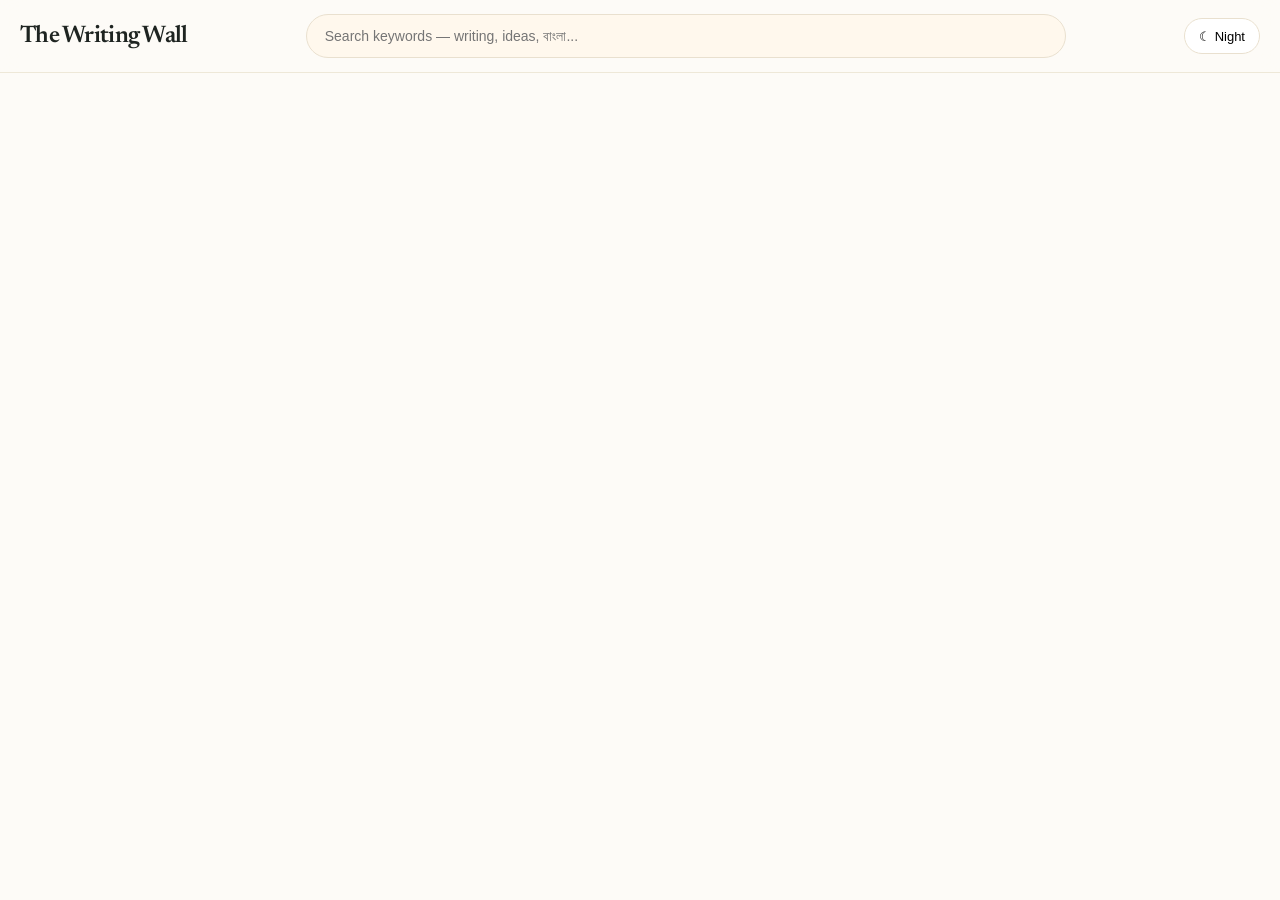
==== index.html @ d25b8648 "Add files via upload" ====
<!doctype html>
<html lang="en">
<head>
<meta charset="utf-8">
<meta name="viewport" content="width=device-width,initial-scale=1">
<title>The Writing Wall</title>
<link href="https://fonts.googleapis.com/css2?family=Instrument+Sans:wght@400;500;600;700&family=Newsreader:opsz,wght@6..72,400;6..72,600&family=Noto+Sans+Bengali:wght@400;500;700&display=swap" rel="stylesheet">
<style>
*{box-sizing:border-box}
body{margin:0;background:#fdfbf7;color:#1e2421;font-family:"Instrument Sans","Noto Sans Bengali",system-ui,sans-serif;transition:.3s}
body.dark{background:#111413;color:#eae6df}
header{position:sticky;top:0;z-index:5;background:#fdfbf7e6;backdrop-filter:blur(12px);border-bottom:1px solid #eee8d8;padding:14px 20px;display:flex;flex-wrap:wrap;gap:12px;align-items:center;justify-content:space-between}
body.dark header{background:#111413e6;border-color:#242825}
.logo{font-family:"Newsreader",serif;font-weight:600;font-size:24px;letter-spacing:-.03em}
.search-wrap{flex:1;max-width:760px;margin:0 12px}
.search-wrap input{width:100%;height:44px;border-radius:999px;border:1px solid #e9e0cf;background:#fff8ed;padding:0 18px;font-size:14px}
body.dark .search-wrap input{background:#1e2220;border-color:#2e3531;color:#eae6df}
.actions{display:flex;gap:8px}
.btn{height:36px;padding:0 14px;border-radius:999px;border:1px solid #e9e0cf;background:#fff;cursor:pointer;font-size:13px;font-weight:500}
body.dark .btn{background:#1e2220;border-color:#2e3531;color:#eae6df}
.grid{max-width:1280px;margin:0 auto;padding:18px 20px 80px;display:grid;grid-template-columns:repeat(4,1fr);gap:14px}
@media(max-width:1024px){.grid{grid-template-columns:repeat(3,1fr)}}
@media(max-width:700px){.grid{grid-template-columns:repeat(2,1fr)}}
@media(max-width:460px){.grid{grid-template-columns:1fr}}
.card{background:#fff;border:1px solid #eee6d5;border-radius:16px;overflow:hidden;cursor:pointer;transition:.2s}
body.dark .card{background:#1b1f1d;border-color:#242825}
.card:hover{transform:translateY(-3px);box-shadow:0 10px 30px rgba(0,0,0,.08)}
.card img{width:100%;aspect-ratio:1/1;object-fit:cover;display:block}
.meta{padding:10px 12px}
.tags{font-size:11px;letter-spacing:.04em;color:#8a7f6e;line-height:1.4}
body.dark .tags{color:#9a9a8e}
.title{font-size:13px;font-weight:600;margin-top:4px;line-height:1.3;font-family:"Newsreader",serif}
.modal{position:fixed;inset:0;display:none;background:rgba(20,18,14,.55);backdrop-filter:blur(10px);z-index:30;align-items:center;justify-content:center;padding:18px}
.modal.open{display:flex}
.box{background:#fffdf8;border-radius:22px;max-width:760px;width:100%;max-height:90vh;overflow:auto;box-shadow:0 20px 80px rgba(0,0,0,.25)}
body.dark .box{background:#191d1b}
.box img{width:100%;max-height:48vh;object-fit:cover;display:block}
.content{padding:22px 24px 24px}
.content h2{font-family:"Newsreader",serif;font-size:28px;margin:0 0 8px;line-height:1.15}
.content .date{font-size:12px;color:#9a8f7e;margin-bottom:12px}
.content .post{font-size:16px;line-height:1.7;white-space:normal}
.content .post b,.content .post strong{font-weight:700}
.content .post i,.content .post em{font-style:italic}
.content .post code{background:#f3eadd;padding:2px 6px;border-radius:6px;font-family:ui-monospace,monospace;font-size:14px}
body.dark .content .post code{background:#2a2e2b}
.content .post a{color:#c07a5f;text-decoration:underline}
.content .post ul{padding-left:20px}
.content .post li{margin:4px 0}
.kbd{font-size:11px;color:#aaa;margin-top:16px}
</style>
</head>
<body>
<header>
<div class="logo">The Writing Wall</div>
<div class="search-wrap"><input id="q" placeholder="Search keywords — writing, ideas, বাংলা..."></div>
<div class="actions"><button class="btn" id="theme">☾ Night</button></div>
</header>
<div class="grid" id="grid"></div>
<div class="modal" id="modal">
<div class="box">
<img id="mImg">
<div class="content">
<h2 id="mTitle"></h2>
<div class="date" id="mDate"></div>
<div class="tags" id="mTags" style="margin-bottom:14px"></div>
<div class="post" id="mPost"></div>
<div class="kbd">Press ESC or click outside to close</div>
</div>
</div>
</div>
<script>
// theme
const btn=document.getElementById('theme');
const saved=localStorage.getItem('ww-theme');
if(saved==='dark'){document.body.classList.add('dark');btn.textContent='☀ Day'}
btn.onclick=()=>{document.body.classList.toggle('dark');const d=document.body.classList.contains('dark');localStorage.setItem('ww-theme',d?'dark':'light');btn.textContent=d?'☀ Day':'☾ Night'}

// markdown light parser + Bengali safe (UTF-8)
function escapeHtml(s){return s.replace(/&/g,'&amp;').replace(/</g,'&lt;').replace(/>/g,'&gt;')}
function md(str){
  if(!str) return '';
  let s = escapeHtml(str);
  // code `code`
  s = s.replace(/`([^`]+)`/g,'<code>$1</code>');
  // bold **text** and __text__
  s = s.replace(/\*\*([^*]+)\*\*/g,'<strong>$1</strong>');
  s = s.replace(/__([^_]+)__/g,'<strong>$1</strong>');
  // italic *text* and _text_ (avoid **)
  s = s.replace(/(^|[^*])\*([^*
]+)\*(?=[^*]|$)/g,'$1<em>$2</em>');
  s = s.replace(/(^|[^_])_([^_
]+)_(?=[^_]|$)/g,'$1<em>$2</em>');
  // links [text](url)
  s = s.replace(/\[([^\]]+)\]\((https?:\/\/[^\s)]+)\)/g,'<a href="$2" target="_blank" rel="noopener">$1</a>');
  // lists - lines starting with - or •
  // convert 
- to <li>
  // handle ul blocks
  let lines = s.split('
');
  let inUl=false, out=[];
  for(let line of lines){
    let m = line.match(/^\s*[-•]\s+(.*)/);
    if(m){
      if(!inUl){out.push('<ul>');inUl=true}
      out.push('<li>'+m[1]+'</li>');
    } else {
      if(inUl){out.push('</ul>');inUl=false}
      if(line.trim()===''){out.push('<br>')}
      else {out.push(line+'<br>')}
    }
  }
  if(inUl) out.push('</ul>');
  s = out.join('');
  return s;
}

let DATA=[];
async function load(){
  DATA = await fetch('./data.json?v='+Date.now()).then(r=>r.json());
  DATA.sort((a,b)=> new Date(b.date)-new Date(a.date));
  render();
}
function render(){
  const q = document.getElementById('q').value.toLowerCase().trim();
  const grid = document.getElementById('grid');
  const filtered = DATA.filter(d=>{
    if(!q) return true;
    const hay = (d.keywords.join(' ')+' '+d.title+' '+d.post).toLowerCase();
    return hay.includes(q);
  });
  grid.innerHTML = filtered.map(d=>`
    <div class="card" data-id="${d.id}">
      <img loading="lazy" src="${d.image}" alt="">
      <div class="meta">
        <div class="tags">${d.keywords.join(' • ')}</div>
        <div class="title">${escapeHtml(d.title)}</div>
      </div>
    </div>
  `).join('');
  grid.querySelectorAll('.card').forEach(c=>{
    c.onclick=()=>openPost(c.dataset.id);
  });
}

function openPost(id){
  const d = DATA.find(x=>x.id===id);
  if(!d) return;
  document.getElementById('mImg').src=d.image;
  document.getElementById('mTitle').textContent=d.title;
  document.getElementById('mDate').textContent=d.date;
  document.getElementById('mTags').textContent=d.keywords.join(' • ');
  document.getElementById('mPost').innerHTML = md(d.post);
  document.getElementById('modal').classList.add('open');
}
document.getElementById('modal').addEventListener('click',e=>{
  if(e.target.id==='modal') e.currentTarget.classList.remove('open');
});
document.addEventListener('keydown',e=>{
  if(e.key==='Escape') document.getElementById('modal').classList.remove('open');
});
document.getElementById('q').addEventListener('input',render);
load();
</script>
</body>
</html>
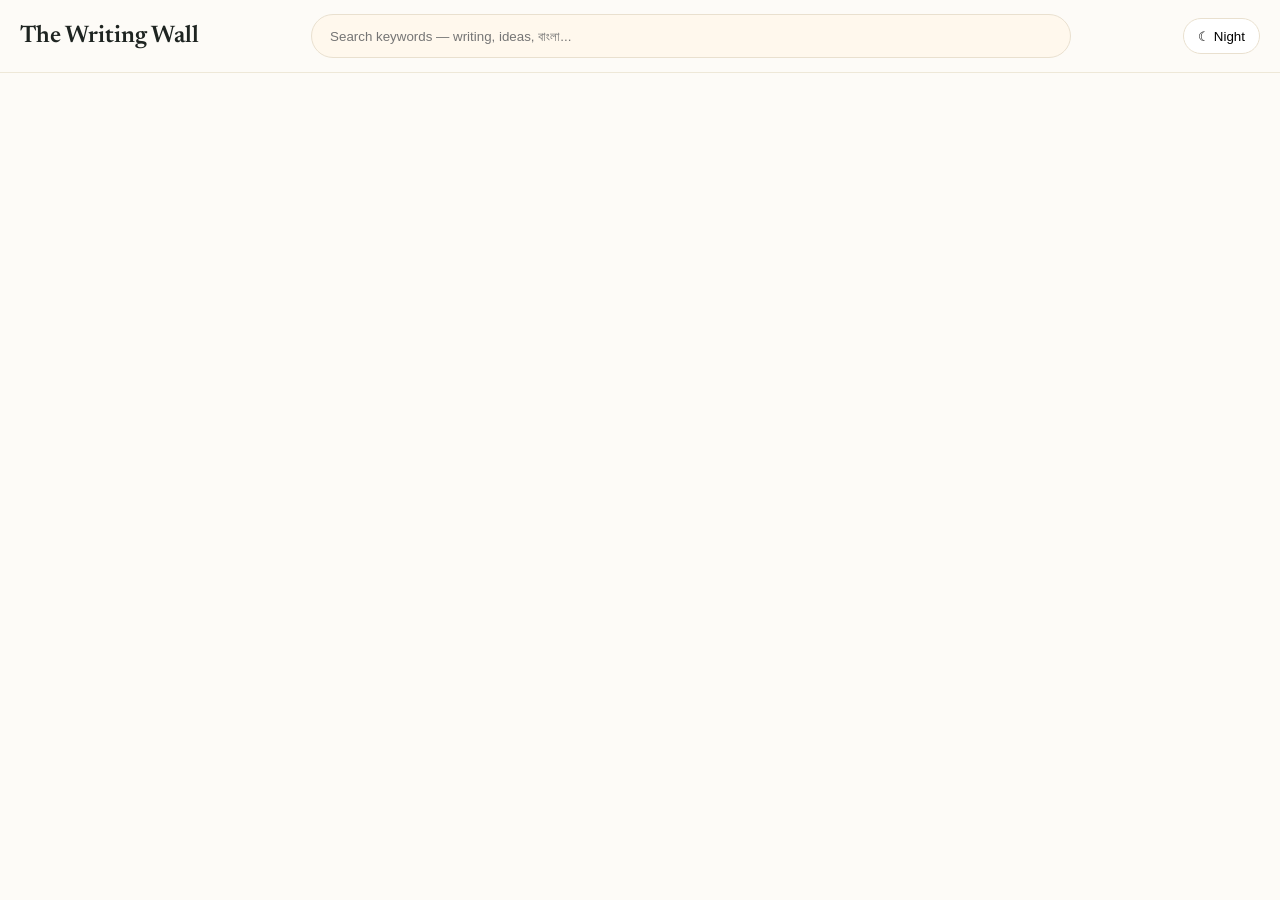
==== commit 7bb949dd: "Add files via upload" ====
--- a/index.html
+++ b/index.html
@@ -4,161 +4,96 @@
 <meta charset="utf-8">
 <meta name="viewport" content="width=device-width,initial-scale=1">
 <title>The Writing Wall</title>
-<link href="https://fonts.googleapis.com/css2?family=Instrument+Sans:wght@400;500;600;700&family=Newsreader:opsz,wght@6..72,400;6..72,600&family=Noto+Sans+Bengali:wght@400;500;700&display=swap" rel="stylesheet">
+<link href="https://fonts.googleapis.com/css2?family=Instrument+Sans:wght@400;500;600&family=Newsreader:opsz,wght@6..72,600&family=Noto+Sans+Bengali:wght@400;500&display=swap" rel="stylesheet">
 <style>
-*{box-sizing:border-box}
-body{margin:0;background:#fdfbf7;color:#1e2421;font-family:"Instrument Sans","Noto Sans Bengali",system-ui,sans-serif;transition:.3s}
-body.dark{background:#111413;color:#eae6df}
-header{position:sticky;top:0;z-index:5;background:#fdfbf7e6;backdrop-filter:blur(12px);border-bottom:1px solid #eee8d8;padding:14px 20px;display:flex;flex-wrap:wrap;gap:12px;align-items:center;justify-content:space-between}
-body.dark header{background:#111413e6;border-color:#242825}
-.logo{font-family:"Newsreader",serif;font-weight:600;font-size:24px;letter-spacing:-.03em}
-.search-wrap{flex:1;max-width:760px;margin:0 12px}
-.search-wrap input{width:100%;height:44px;border-radius:999px;border:1px solid #e9e0cf;background:#fff8ed;padding:0 18px;font-size:14px}
-body.dark .search-wrap input{background:#1e2220;border-color:#2e3531;color:#eae6df}
-.actions{display:flex;gap:8px}
-.btn{height:36px;padding:0 14px;border-radius:999px;border:1px solid #e9e0cf;background:#fff;cursor:pointer;font-size:13px;font-weight:500}
-body.dark .btn{background:#1e2220;border-color:#2e3531;color:#eae6df}
-.grid{max-width:1280px;margin:0 auto;padding:18px 20px 80px;display:grid;grid-template-columns:repeat(4,1fr);gap:14px}
-@media(max-width:1024px){.grid{grid-template-columns:repeat(3,1fr)}}
-@media(max-width:700px){.grid{grid-template-columns:repeat(2,1fr)}}
-@media(max-width:460px){.grid{grid-template-columns:1fr}}
-.card{background:#fff;border:1px solid #eee6d5;border-radius:16px;overflow:hidden;cursor:pointer;transition:.2s}
-body.dark .card{background:#1b1f1d;border-color:#242825}
-.card:hover{transform:translateY(-3px);box-shadow:0 10px 30px rgba(0,0,0,.08)}
-.card img{width:100%;aspect-ratio:1/1;object-fit:cover;display:block}
-.meta{padding:10px 12px}
-.tags{font-size:11px;letter-spacing:.04em;color:#8a7f6e;line-height:1.4}
-body.dark .tags{color:#9a9a8e}
-.title{font-size:13px;font-weight:600;margin-top:4px;line-height:1.3;font-family:"Newsreader",serif}
-.modal{position:fixed;inset:0;display:none;background:rgba(20,18,14,.55);backdrop-filter:blur(10px);z-index:30;align-items:center;justify-content:center;padding:18px}
-.modal.open{display:flex}
-.box{background:#fffdf8;border-radius:22px;max-width:760px;width:100%;max-height:90vh;overflow:auto;box-shadow:0 20px 80px rgba(0,0,0,.25)}
-body.dark .box{background:#191d1b}
-.box img{width:100%;max-height:48vh;object-fit:cover;display:block}
-.content{padding:22px 24px 24px}
-.content h2{font-family:"Newsreader",serif;font-size:28px;margin:0 0 8px;line-height:1.15}
-.content .date{font-size:12px;color:#9a8f7e;margin-bottom:12px}
-.content .post{font-size:16px;line-height:1.7;white-space:normal}
-.content .post b,.content .post strong{font-weight:700}
-.content .post i,.content .post em{font-style:italic}
-.content .post code{background:#f3eadd;padding:2px 6px;border-radius:6px;font-family:ui-monospace,monospace;font-size:14px}
-body.dark .content .post code{background:#2a2e2b}
-.content .post a{color:#c07a5f;text-decoration:underline}
-.content .post ul{padding-left:20px}
-.content .post li{margin:4px 0}
-.kbd{font-size:11px;color:#aaa;margin-top:16px}
+*{box-sizing:border-box}body{margin:0;background:#fdfbf7;color:#1e2421;font-family:"Instrument Sans","Noto Sans Bengali",system-ui,sans-serif}header{position:sticky;top:0;z-index:5;background:#fdfbf7f2;backdrop-filter:blur(12px);border-bottom:1px solid #eee8d8;padding:14px 20px;display:flex;gap:12px;align-items:center;justify-content:space-between;flex-wrap:wrap} .logo{font-family:"Newsreader",serif;font-weight:600;font-size:24px} .search-wrap{flex:1;max-width:760px} .search-wrap input{width:100%;height:44px;border-radius:999px;border:1px solid #e9e0cf;background:#fff8ed;padding:0 18px} .btn{height:36px;padding:0 14px;border-radius:999px;border:1px solid #e9e0cf;background:#fff;cursor:pointer} .grid{max-width:1280px;margin:0 auto;padding:18px 20px 80px;display:grid;grid-template-columns:repeat(4,1fr);gap:14px} @media(max-width:1024px){.grid{grid-template-columns:repeat(3,1fr)}} @media(max-width:700px){.grid{grid-template-columns:repeat(2,1fr)}} @media(max-width:460px){.grid{grid-template-columns:1fr}} .card{background:#fff;border:1px solid #eee6d5;border-radius:16px;overflow:hidden;cursor:pointer} .card img{width:100%;aspect-ratio:1/1;object-fit:cover;display:block} .meta{padding:10px 12px} .tags{font-size:11px;color:#8a7f6e} .title{font-size:13px;font-weight:600;margin-top:4px;font-family:"Newsreader",serif} .modal{position:fixed;inset:0;display:none;background:rgba(0,0,0,.55);z-index:30;align-items:center;justify-content:center;padding:18px} .modal.open{display:flex} .box{background:#fffdf8;border-radius:22px;max-width:760px;width:100%;max-height:90vh;overflow:auto} .box img{width:100%;max-height:48vh;object-fit:cover} .content{padding:22px 24px} .content .post{line-height:1.7;white-space:normal} .content .post strong{font-weight:700} .content .post em{font-style:italic} .content .post code{background:#f3eadd;padding:2px 6px;border-radius:6px} .content .post a{color:#c07a5f} .err{grid-column:1/-1;padding:40px;text-align:center;color:#c07a5f}
+body.dark{background:#111413;color:#eae6df} body.dark header{background:#111413f2;border-color:#242825} body.dark .card{background:#1b1f1d;border-color:#242825} body.dark .box{background:#191d1b}
 </style>
 </head>
 <body>
 <header>
 <div class="logo">The Writing Wall</div>
 <div class="search-wrap"><input id="q" placeholder="Search keywords — writing, ideas, বাংলা..."></div>
-<div class="actions"><button class="btn" id="theme">☾ Night</button></div>
+<div><button class="btn" id="theme">☾ Night</button></div>
 </header>
 <div class="grid" id="grid"></div>
-<div class="modal" id="modal">
-<div class="box">
-<img id="mImg">
-<div class="content">
-<h2 id="mTitle"></h2>
-<div class="date" id="mDate"></div>
-<div class="tags" id="mTags" style="margin-bottom:14px"></div>
-<div class="post" id="mPost"></div>
-<div class="kbd">Press ESC or click outside to close</div>
-</div>
-</div>
-</div>
+<div class="modal" id="modal"><div class="box"><img id="mImg"><div class="content"><h2 id="mTitle"></h2><div id="mDate" style="font-size:12px;color:#9a8f7e"></div><div id="mTags" style="font-size:11px;color:#8a7f6e;margin:8px 0 14px"></div><div class="post" id="mPost"></div></div></div></div>
+
 <script>
-// theme
+// Theme
 const btn=document.getElementById('theme');
 const saved=localStorage.getItem('ww-theme');
 if(saved==='dark'){document.body.classList.add('dark');btn.textContent='☀ Day'}
 btn.onclick=()=>{document.body.classList.toggle('dark');const d=document.body.classList.contains('dark');localStorage.setItem('ww-theme',d?'dark':'light');btn.textContent=d?'☀ Day':'☾ Night'}
 
-// markdown light parser + Bengali safe (UTF-8)
+// Fallback embedded data (so site NEVER shows blank like screenshot)
+const EMBEDDED_DATA = [{"id": "2026-10-26-03", "image": "https://images.unsplash.com/photo-1499750310107-5fef28a66643?w=600&q=80&auto=format&fit=crop", "keywords": ["writing", "ideas", "desk"], "title": "The Architecture of Attention", "date": "2026-10-26", "post": "This is where the full post appears.\n\nYou can write **bold**, *italic*, and `code`.\n\n- List item one\n- List item two with a [link](https://example.com)\n\nSecond paragraph works.\n\nএখানে বাংলাতেও লিখতে পারো।"}, {"id": "2026-10-26-02", "image": "https://images.unsplash.com/photo-1455390582262-044cdead277a?w=600&q=80&auto=format&fit=crop", "keywords": ["বাংলা", "লেখা", "ডায়েরি"], "title": "বাংলায় লেখা — প্রথম পোস্ট", "date": "2026-10-25", "post": "এটা একটা **বাংলা** লেখার উদাহরণ।\n\nতুমি এখানে যেকোনো ভাষায় লিখতে পারো — বাংলা, ইংরেজি, হিন্দি সব চলবে।\n\n*ইটালিক*, **বোল্ড**, `কোড` — সব ফরম্যাট সাপোর্ট করে।\n\n- প্রথম পয়েন্ট\n- দ্বিতীয় পয়েন্ট\n\n[আরও পড়ো](https://example.com)"}, {"id": "2026-10-26-01", "image": "https://images.unsplash.com/photo-1488190211105-8b0e65b80b4e?w=600&q=80&auto=format&fit=crop", "keywords": ["notes", "minimal"], "title": "Minimal Writing Test", "date": "2026-10-24", "post": "Plain English test.\n\n**Bold works**, *italic works*, and `inline code` works.\n\nYou can mix English and বাংলা in same post — no issue because file is UTF-8."}];
+
 function escapeHtml(s){return s.replace(/&/g,'&amp;').replace(/</g,'&lt;').replace(/>/g,'&gt;')}
 function md(str){
   if(!str) return '';
-  let s = escapeHtml(str);
-  // code `code`
-  s = s.replace(/`([^`]+)`/g,'<code>$1</code>');
-  // bold **text** and __text__
-  s = s.replace(/\*\*([^*]+)\*\*/g,'<strong>$1</strong>');
-  s = s.replace(/__([^_]+)__/g,'<strong>$1</strong>');
-  // italic *text* and _text_ (avoid **)
-  s = s.replace(/(^|[^*])\*([^*
+  let s=escapeHtml(str);
+  s=s.replace(/`([^`]+)`/g,'<code>$1</code>');
+  s=s.replace(/\*\*([^*]+)\*\*/g,'<strong>$1</strong>');
+  s=s.replace(/__([^_]+)__/g,'<strong>$1</strong>');
+  s=s.replace(/(^|[^*])\*([^*
 ]+)\*(?=[^*]|$)/g,'$1<em>$2</em>');
-  s = s.replace(/(^|[^_])_([^_
-]+)_(?=[^_]|$)/g,'$1<em>$2</em>');
-  // links [text](url)
-  s = s.replace(/\[([^\]]+)\]\((https?:\/\/[^\s)]+)\)/g,'<a href="$2" target="_blank" rel="noopener">$1</a>');
-  // lists - lines starting with - or •
-  // convert 
-- to <li>
-  // handle ul blocks
-  let lines = s.split('
-');
-  let inUl=false, out=[];
-  for(let line of lines){
-    let m = line.match(/^\s*[-•]\s+(.*)/);
-    if(m){
-      if(!inUl){out.push('<ul>');inUl=true}
-      out.push('<li>'+m[1]+'</li>');
-    } else {
-      if(inUl){out.push('</ul>');inUl=false}
-      if(line.trim()===''){out.push('<br>')}
-      else {out.push(line+'<br>')}
-    }
-  }
+  s=s.replace(/\[([^\]]+)\]\((https?:\/\/[^\s)]+)\)/g,'<a href="$2" target="_blank">$1</a>');
+  let lines=s.split('\n'),inUl=false,out=[];
+  for(let line of lines){let m=line.match(/^\s*[-•]\s+(.*)/);if(m){if(!inUl){out.push('<ul>');inUl=true}out.push('<li>'+m[1]+'</li>')}else{if(inUl){out.push('</ul>');inUl=false}if(line.trim()==='')out.push('<br>');else out.push(line+'<br>')}}
   if(inUl) out.push('</ul>');
-  s = out.join('');
-  return s;
+  return out.join('');
 }
 
 let DATA=[];
 async function load(){
-  DATA = await fetch('./data.json?v='+Date.now()).then(r=>r.json());
+  const grid=document.getElementById('grid');
+  try{
+    const r=await fetch('./data.json?v='+Date.now());
+    if(!r.ok) throw new Error('data.json HTTP '+r.status);
+    const j=await r.json();
+    if(Array.isArray(j) && j.length>0) DATA=j;
+    else throw new Error('data.json empty');
+  }catch(e){
+    console.warn('data.json failed, using embedded fallback', e);
+    DATA=EMBEDDED_DATA;
+  }
   DATA.sort((a,b)=> new Date(b.date)-new Date(a.date));
   render();
 }
+
 function render(){
-  const q = document.getElementById('q').value.toLowerCase().trim();
-  const grid = document.getElementById('grid');
-  const filtered = DATA.filter(d=>{
+  const q=document.getElementById('q').value.toLowerCase().trim();
+  const grid=document.getElementById('grid');
+  const filtered=DATA.filter(d=>{
     if(!q) return true;
-    const hay = (d.keywords.join(' ')+' '+d.title+' '+d.post).toLowerCase();
+    const hay=(d.keywords.join(' ')+' '+d.title+' '+d.post).toLowerCase();
     return hay.includes(q);
   });
-  grid.innerHTML = filtered.map(d=>`
+  if(filtered.length===0){
+    grid.innerHTML='<div class="err">No posts found for "'+escapeHtml(q)+'"</div>';
+    return;
+  }
+  grid.innerHTML=filtered.map(d=>`
     <div class="card" data-id="${d.id}">
       <img loading="lazy" src="${d.image}" alt="">
-      <div class="meta">
-        <div class="tags">${d.keywords.join(' • ')}</div>
-        <div class="title">${escapeHtml(d.title)}</div>
-      </div>
+      <div class="meta"><div class="tags">${d.keywords.join(' • ')}</div><div class="title">${d.title}</div></div>
     </div>
   `).join('');
-  grid.querySelectorAll('.card').forEach(c=>{
-    c.onclick=()=>openPost(c.dataset.id);
-  });
+  grid.querySelectorAll('.card').forEach(c=>c.onclick=()=>openPost(c.dataset.id));
 }
-
 function openPost(id){
-  const d = DATA.find(x=>x.id===id);
+  const d=DATA.find(x=>x.id===id);
   if(!d) return;
   document.getElementById('mImg').src=d.image;
   document.getElementById('mTitle').textContent=d.title;
   document.getElementById('mDate').textContent=d.date;
   document.getElementById('mTags').textContent=d.keywords.join(' • ');
-  document.getElementById('mPost').innerHTML = md(d.post);
+  document.getElementById('mPost').innerHTML=md(d.post);
   document.getElementById('modal').classList.add('open');
 }
-document.getElementById('modal').addEventListener('click',e=>{
-  if(e.target.id==='modal') e.currentTarget.classList.remove('open');
-});
-document.addEventListener('keydown',e=>{
-  if(e.key==='Escape') document.getElementById('modal').classList.remove('open');
-});
+document.getElementById('modal').addEventListener('click',e=>{if(e.target.id==='modal') e.currentTarget.classList.remove('open')})
+document.addEventListener('keydown',e=>{if(e.key==='Escape') document.getElementById('modal').classList.remove('open')})
 document.getElementById('q').addEventListener('input',render);
 load();
 </script>
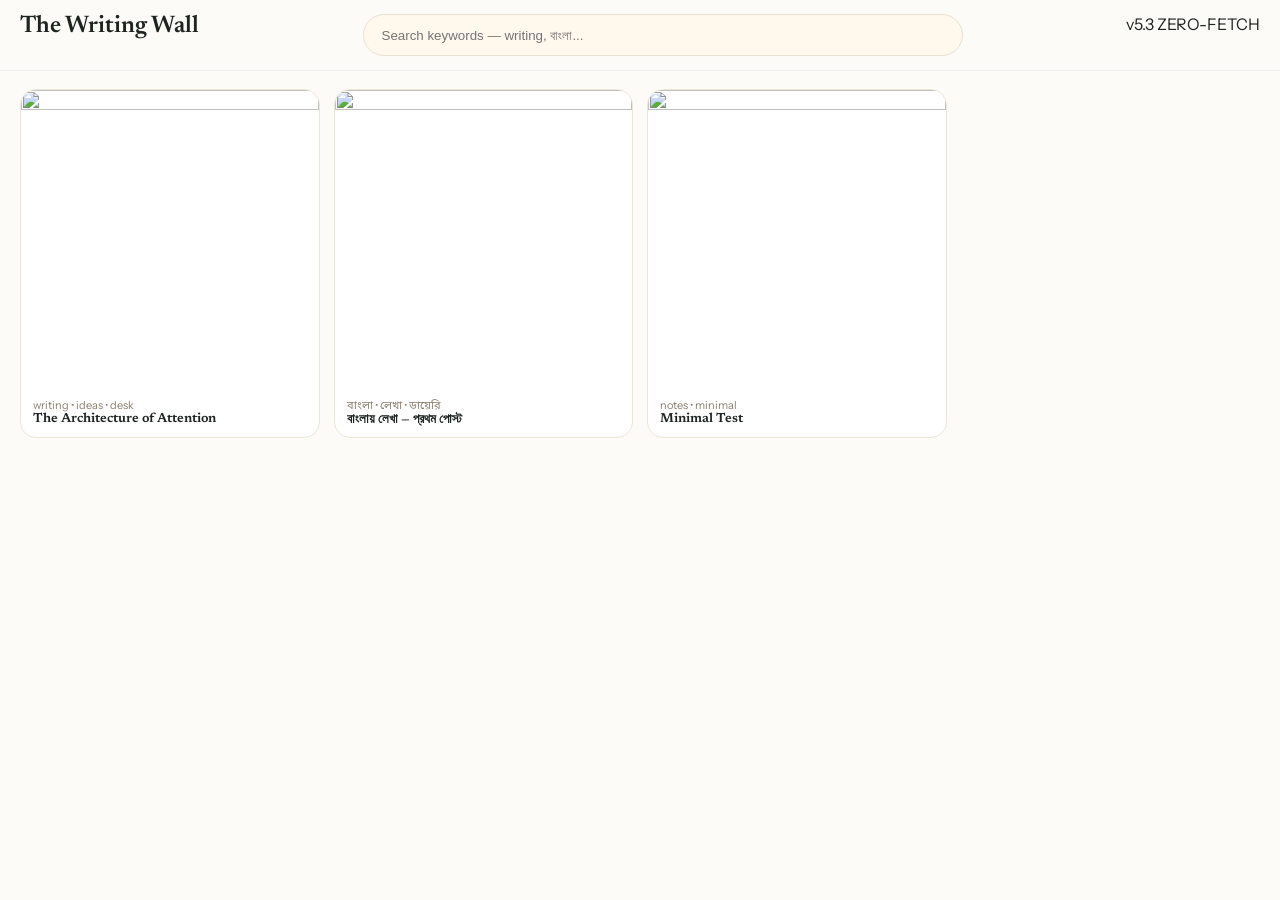
==== commit 957e9bad: "Add files via upload" ====
--- a/index.html
+++ b/index.html
@@ -1,90 +1,28 @@
-<!doctype html>
-<html lang="en">
-<head>
-<meta charset="utf-8">
-<meta name="viewport" content="width=device-width,initial-scale=1">
-<title>The Writing Wall</title>
-<link href="https://fonts.googleapis.com/css2?family=Instrument+Sans:wght@400;500;600&family=Newsreader:opsz,wght@6..72,600&family=Noto+Sans+Bengali:wght@400;500&display=swap" rel="stylesheet">
-<style>
-*{box-sizing:border-box}body{margin:0;background:#fdfbf7;color:#1e2421;font-family:"Instrument Sans","Noto Sans Bengali",system-ui,sans-serif}header{position:sticky;top:0;z-index:5;background:#fdfbf7f2;backdrop-filter:blur(12px);border-bottom:1px solid #eee8d8;padding:14px 20px;display:flex;gap:12px;align-items:center;justify-content:space-between;flex-wrap:wrap} .logo{font-family:"Newsreader",serif;font-weight:600;font-size:24px} .search-wrap{flex:1;max-width:760px} .search-wrap input{width:100%;height:44px;border-radius:999px;border:1px solid #e9e0cf;background:#fff8ed;padding:0 18px} .btn{height:36px;padding:0 14px;border-radius:999px;border:1px solid #e9e0cf;background:#fff;cursor:pointer} .grid{max-width:1280px;margin:0 auto;padding:18px 20px 80px;display:grid;grid-template-columns:repeat(4,1fr);gap:14px} @media(max-width:1024px){.grid{grid-template-columns:repeat(3,1fr)}} @media(max-width:700px){.grid{grid-template-columns:repeat(2,1fr)}} @media(max-width:460px){.grid{grid-template-columns:1fr}} .card{background:#fff;border:1px solid #eee6d5;border-radius:16px;overflow:hidden;cursor:pointer} .card img{width:100%;aspect-ratio:1/1;object-fit:cover;display:block} .meta{padding:10px 12px} .tags{font-size:11px;color:#8a7f6e} .title{font-size:13px;font-weight:600;margin-top:4px;font-family:"Newsreader",serif} .modal{position:fixed;inset:0;display:none;background:rgba(0,0,0,.55);z-index:30;align-items:center;justify-content:center;padding:18px} .modal.open{display:flex} .box{background:#fffdf8;border-radius:22px;max-width:760px;width:100%;max-height:90vh;overflow:auto} .box img{width:100%;max-height:48vh;object-fit:cover} .content{padding:22px 24px} .content .post{line-height:1.7;white-space:normal} .content .post strong{font-weight:700} .content .post em{font-style:italic} .content .post code{background:#f3eadd;padding:2px 6px;border-radius:6px} .content .post a{color:#c07a5f} .err{grid-column:1/-1;padding:40px;text-align:center;color:#c07a5f}
-body.dark{background:#111413;color:#eae6df} body.dark header{background:#111413f2;border-color:#242825} body.dark .card{background:#1b1f1d;border-color:#242825} body.dark .box{background:#191d1b}
-</style>
-</head>
-<body>
-<header>
-<div class="logo">The Writing Wall</div>
-<div class="search-wrap"><input id="q" placeholder="Search keywords — writing, ideas, বাংলা..."></div>
-<div><button class="btn" id="theme">☾ Night</button></div>
-</header>
+<!doctype html><html><head><meta charset="utf-8"><meta name="viewport" content="width=device-width,initial-scale=1"><title>The Writing Wall</title>
+<link href="https://fonts.googleapis.com/css2?family=Instrument+Sans:wght@400;600&family=Newsreader:opsz,wght@6..72,600&family=Noto+Sans+Bengali:wght@400;500&display=swap" rel="stylesheet">
+<style>*{box-sizing:border-box}body{margin:0;background:#fdfbf7;color:#1e2421;font-family:"Instrument Sans","Noto Sans Bengali",sans-serif}header{padding:14px 20px;border-bottom:1px solid #eee;display:flex;gap:12px;justify-content:space-between;flex-wrap:wrap;position:sticky;top:0;background:#fdfbf7f2;backdrop-filter:blur(8px)} .logo{font-family:"Newsreader",serif;font-size:24px;font-weight:600} input{flex:1;max-width:600px;height:42px;border-radius:999px;border:1px solid #e9e0cf;background:#fff8ed;padding:0 18px} .grid{max-width:1280px;margin:0 auto;padding:18px 20px;display:grid;grid-template-columns:repeat(4,1fr);gap:14px} @media(max-width:800px){.grid{grid-template-columns:repeat(2,1fr)}} .card{background:#fff;border:1px solid #eee6d5;border-radius:16px;overflow:hidden;cursor:pointer} .card img{width:100%;aspect-ratio:1/1;object-fit:cover} .meta{padding:10px 12px} .tags{font-size:11px;color:#8a7f6e} .title{font-size:13px;font-weight:600;font-family:"Newsreader",serif} .modal{position:fixed;inset:0;display:none;background:rgba(0,0,0,.55);align-items:center;justify-content:center;padding:18px;z-index:30} .modal.open{display:flex} .box{background:#fffdf8;border-radius:20px;max-width:700px;width:100%;max-height:90vh;overflow:auto} .box img{width:100%;max-height:45vh;object-fit:cover} .content{padding:20px} .content .post{line-height:1.7} .content .post strong{font-weight:700} .content .post em{font-style:italic} .content .post code{background:#f3eadd;padding:2px 6px;border-radius:6px} .content .post a{color:#c07a5f}</style></head><body>
+<header><div class="logo">The Writing Wall</div><input id="q" placeholder="Search keywords — writing, বাংলা..."><div>v5.3 ZERO-FETCH</div></header>
 <div class="grid" id="grid"></div>
-<div class="modal" id="modal"><div class="box"><img id="mImg"><div class="content"><h2 id="mTitle"></h2><div id="mDate" style="font-size:12px;color:#9a8f7e"></div><div id="mTags" style="font-size:11px;color:#8a7f6e;margin:8px 0 14px"></div><div class="post" id="mPost"></div></div></div></div>
-
+<div class="modal" id="modal"><div class="box"><img id="mImg"><div class="content"><h2 id="mTitle"></h2><div id="mDate"></div><div id="mTags"></div><div class="post" id="mPost"></div></div></div></div>
 <script>
-// Theme
-const btn=document.getElementById('theme');
-const saved=localStorage.getItem('ww-theme');
-if(saved==='dark'){document.body.classList.add('dark');btn.textContent='☀ Day'}
-btn.onclick=()=>{document.body.classList.toggle('dark');const d=document.body.classList.contains('dark');localStorage.setItem('ww-theme',d?'dark':'light');btn.textContent=d?'☀ Day':'☾ Night'}
-
-// Fallback embedded data (so site NEVER shows blank like screenshot)
-const EMBEDDED_DATA = [{"id": "2026-10-26-03", "image": "https://images.unsplash.com/photo-1499750310107-5fef28a66643?w=600&q=80&auto=format&fit=crop", "keywords": ["writing", "ideas", "desk"], "title": "The Architecture of Attention", "date": "2026-10-26", "post": "This is where the full post appears.\n\nYou can write **bold**, *italic*, and `code`.\n\n- List item one\n- List item two with a [link](https://example.com)\n\nSecond paragraph works.\n\nএখানে বাংলাতেও লিখতে পারো।"}, {"id": "2026-10-26-02", "image": "https://images.unsplash.com/photo-1455390582262-044cdead277a?w=600&q=80&auto=format&fit=crop", "keywords": ["বাংলা", "লেখা", "ডায়েরি"], "title": "বাংলায় লেখা — প্রথম পোস্ট", "date": "2026-10-25", "post": "এটা একটা **বাংলা** লেখার উদাহরণ।\n\nতুমি এখানে যেকোনো ভাষায় লিখতে পারো — বাংলা, ইংরেজি, হিন্দি সব চলবে।\n\n*ইটালিক*, **বোল্ড**, `কোড` — সব ফরম্যাট সাপোর্ট করে।\n\n- প্রথম পয়েন্ট\n- দ্বিতীয় পয়েন্ট\n\n[আরও পড়ো](https://example.com)"}, {"id": "2026-10-26-01", "image": "https://images.unsplash.com/photo-1488190211105-8b0e65b80b4e?w=600&q=80&auto=format&fit=crop", "keywords": ["notes", "minimal"], "title": "Minimal Writing Test", "date": "2026-10-24", "post": "Plain English test.\n\n**Bold works**, *italic works*, and `inline code` works.\n\nYou can mix English and বাংলা in same post — no issue because file is UTF-8."}];
-
-function escapeHtml(s){return s.replace(/&/g,'&amp;').replace(/</g,'&lt;').replace(/>/g,'&gt;')}
+const DATA = [{"id": "2026-10-26-03", "image": "https://images.unsplash.com/photo-1499750310107-5fef28a66643?w=600&q=80&auto=format&fit=crop", "keywords": ["writing", "ideas", "desk"], "title": "The Architecture of Attention", "date": "2026-10-26", "post": "This is where the full post appears.\n\nYou can write **bold**, *italic*, and `code`.\n\n- List one\n- List two with a [link](https://example.com)\n\nএখানে বাংলাতেও লিখতে পারো।"}, {"id": "2026-10-26-02", "image": "https://images.unsplash.com/photo-1455390582262-044cdead277a?w=600&q=80&auto=format&fit=crop", "keywords": ["বাংলা", "লেখা", "ডায়েরি"], "title": "বাংলায় লেখা — প্রথম পোস্ট", "date": "2026-10-25", "post": "এটা **বাংলা** লেখা। *ইটালিক* কাজ করে।\n\n- পয়েন্ট এক\n- পয়েন্ট দুই"}, {"id": "2026-10-26-01", "image": "https://images.unsplash.com/photo-1488190211105-8b0e65b80b4e?w=600&q=80&auto=format&fit=crop", "keywords": ["notes", "minimal"], "title": "Minimal Test", "date": "2026-10-24", "post": "Simple test post."}];
+function esc(s){return s.replace(/&/g,'&amp;').replace(/</g,'&lt;').replace(/>/g,'&gt;')}
 function md(str){
-  if(!str) return '';
-  let s=escapeHtml(str);
+  let s=esc(str||'');
   s=s.replace(/`([^`]+)`/g,'<code>$1</code>');
   s=s.replace(/\*\*([^*]+)\*\*/g,'<strong>$1</strong>');
-  s=s.replace(/__([^_]+)__/g,'<strong>$1</strong>');
-  s=s.replace(/(^|[^*])\*([^*
-]+)\*(?=[^*]|$)/g,'$1<em>$2</em>');
   s=s.replace(/\[([^\]]+)\]\((https?:\/\/[^\s)]+)\)/g,'<a href="$2" target="_blank">$1</a>');
-  let lines=s.split('\n'),inUl=false,out=[];
-  for(let line of lines){let m=line.match(/^\s*[-•]\s+(.*)/);if(m){if(!inUl){out.push('<ul>');inUl=true}out.push('<li>'+m[1]+'</li>')}else{if(inUl){out.push('</ul>');inUl=false}if(line.trim()==='')out.push('<br>');else out.push(line+'<br>')}}
-  if(inUl) out.push('</ul>');
-  return out.join('');
+  return s.split('\n').map(l=>{let m=l.match(/^\s*[-•]\s+(.*)/); if(m) return '<li>'+m[1]+'</li>'; return l==='' ? '<br>' : l+'<br>';}).join('').replace(/(<li>.*<\/li>)/g,'<ul>$1</ul>').replace(/<\/ul><ul>/g,'');
 }
-
-let DATA=[];
-async function load(){
+function render(){
+  const q=document.getElementById('q').value.toLowerCase();
   const grid=document.getElementById('grid');
-  try{
-    const r=await fetch('./data.json?v='+Date.now());
-    if(!r.ok) throw new Error('data.json HTTP '+r.status);
-    const j=await r.json();
-    if(Array.isArray(j) && j.length>0) DATA=j;
-    else throw new Error('data.json empty');
-  }catch(e){
-    console.warn('data.json failed, using embedded fallback', e);
-    DATA=EMBEDDED_DATA;
-  }
-  DATA.sort((a,b)=> new Date(b.date)-new Date(a.date));
-  render();
-}
-
-function render(){
-  const q=document.getElementById('q').value.toLowerCase().trim();
-  const grid=document.getElementById('grid');
-  const filtered=DATA.filter(d=>{
-    if(!q) return true;
-    const hay=(d.keywords.join(' ')+' '+d.title+' '+d.post).toLowerCase();
-    return hay.includes(q);
-  });
-  if(filtered.length===0){
-    grid.innerHTML='<div class="err">No posts found for "'+escapeHtml(q)+'"</div>';
-    return;
-  }
-  grid.innerHTML=filtered.map(d=>`
-    <div class="card" data-id="${d.id}">
-      <img loading="lazy" src="${d.image}" alt="">
-      <div class="meta"><div class="tags">${d.keywords.join(' • ')}</div><div class="title">${d.title}</div></div>
-    </div>
-  `).join('');
+  const f=DATA.filter(d=>!q|| (d.keywords.join(' ')+' '+d.title+' '+d.post).toLowerCase().includes(q));
+  grid.innerHTML=f.map(d=>`<div class="card" data-id="${d.id}"><img src="${d.image}"><div class="meta"><div class="tags">${d.keywords.join(' • ')}</div><div class="title">${d.title}</div></div></div>`).join('');
   grid.querySelectorAll('.card').forEach(c=>c.onclick=()=>openPost(c.dataset.id));
 }
 function openPost(id){
   const d=DATA.find(x=>x.id===id);
-  if(!d) return;
   document.getElementById('mImg').src=d.image;
   document.getElementById('mTitle').textContent=d.title;
   document.getElementById('mDate').textContent=d.date;
@@ -92,10 +30,11 @@
   document.getElementById('mPost').innerHTML=md(d.post);
   document.getElementById('modal').classList.add('open');
 }
-document.getElementById('modal').addEventListener('click',e=>{if(e.target.id==='modal') e.currentTarget.classList.remove('open')})
-document.addEventListener('keydown',e=>{if(e.key==='Escape') document.getElementById('modal').classList.remove('open')})
+document.getElementById('modal').addEventListener('click',e=>{if(e.target.id==='modal') e.currentTarget.classList.remove('open')});
+document.addEventListener('keydown',e=>{if(e.key==='Escape') document.getElementById('modal').classList.remove('open')});
 document.getElementById('q').addEventListener('input',render);
-load();
+DATA.sort((a,b)=>new Date(b.date)-new Date(a.date));
+render();
+console.log('v5.3 loaded', DATA.length);
 </script>
-</body>
-</html>
+</body></html>
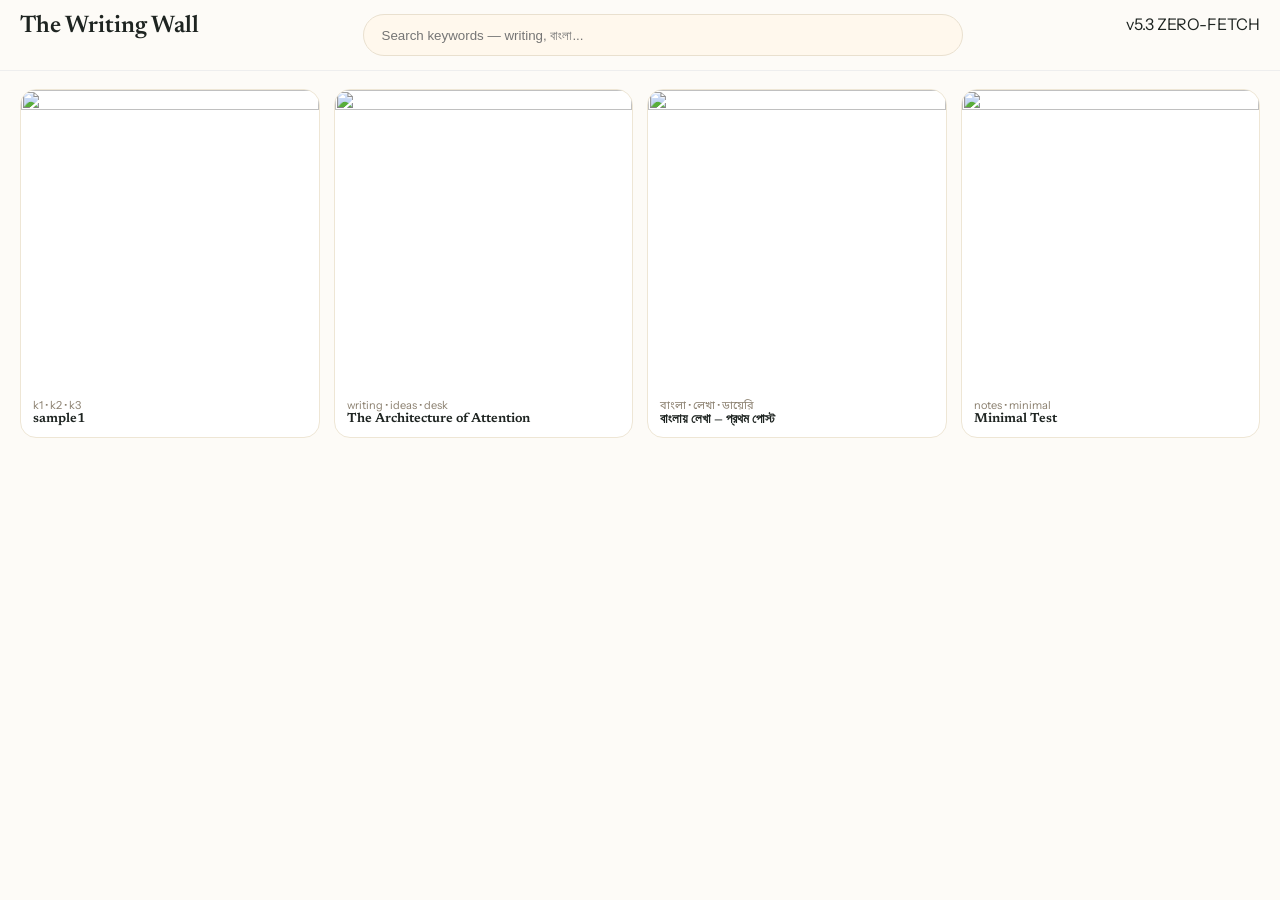
==== commit 519c053f: "Update index.html" ====
--- a/index.html
+++ b/index.html
@@ -1,40 +1,256 @@
-<!doctype html><html><head><meta charset="utf-8"><meta name="viewport" content="width=device-width,initial-scale=1"><title>The Writing Wall</title>
-<link href="https://fonts.googleapis.com/css2?family=Instrument+Sans:wght@400;600&family=Newsreader:opsz,wght@6..72,600&family=Noto+Sans+Bengali:wght@400;500&display=swap" rel="stylesheet">
-<style>*{box-sizing:border-box}body{margin:0;background:#fdfbf7;color:#1e2421;font-family:"Instrument Sans","Noto Sans Bengali",sans-serif}header{padding:14px 20px;border-bottom:1px solid #eee;display:flex;gap:12px;justify-content:space-between;flex-wrap:wrap;position:sticky;top:0;background:#fdfbf7f2;backdrop-filter:blur(8px)} .logo{font-family:"Newsreader",serif;font-size:24px;font-weight:600} input{flex:1;max-width:600px;height:42px;border-radius:999px;border:1px solid #e9e0cf;background:#fff8ed;padding:0 18px} .grid{max-width:1280px;margin:0 auto;padding:18px 20px;display:grid;grid-template-columns:repeat(4,1fr);gap:14px} @media(max-width:800px){.grid{grid-template-columns:repeat(2,1fr)}} .card{background:#fff;border:1px solid #eee6d5;border-radius:16px;overflow:hidden;cursor:pointer} .card img{width:100%;aspect-ratio:1/1;object-fit:cover} .meta{padding:10px 12px} .tags{font-size:11px;color:#8a7f6e} .title{font-size:13px;font-weight:600;font-family:"Newsreader",serif} .modal{position:fixed;inset:0;display:none;background:rgba(0,0,0,.55);align-items:center;justify-content:center;padding:18px;z-index:30} .modal.open{display:flex} .box{background:#fffdf8;border-radius:20px;max-width:700px;width:100%;max-height:90vh;overflow:auto} .box img{width:100%;max-height:45vh;object-fit:cover} .content{padding:20px} .content .post{line-height:1.7} .content .post strong{font-weight:700} .content .post em{font-style:italic} .content .post code{background:#f3eadd;padding:2px 6px;border-radius:6px} .content .post a{color:#c07a5f}</style></head><body>
-<header><div class="logo">The Writing Wall</div><input id="q" placeholder="Search keywords — writing, বাংলা..."><div>v5.3 ZERO-FETCH</div></header>
-<div class="grid" id="grid"></div>
-<div class="modal" id="modal"><div class="box"><img id="mImg"><div class="content"><h2 id="mTitle"></h2><div id="mDate"></div><div id="mTags"></div><div class="post" id="mPost"></div></div></div></div>
-<script>
-const DATA = [{"id": "2026-10-26-03", "image": "https://images.unsplash.com/photo-1499750310107-5fef28a66643?w=600&q=80&auto=format&fit=crop", "keywords": ["writing", "ideas", "desk"], "title": "The Architecture of Attention", "date": "2026-10-26", "post": "This is where the full post appears.\n\nYou can write **bold**, *italic*, and `code`.\n\n- List one\n- List two with a [link](https://example.com)\n\nএখানে বাংলাতেও লিখতে পারো।"}, {"id": "2026-10-26-02", "image": "https://images.unsplash.com/photo-1455390582262-044cdead277a?w=600&q=80&auto=format&fit=crop", "keywords": ["বাংলা", "লেখা", "ডায়েরি"], "title": "বাংলায় লেখা — প্রথম পোস্ট", "date": "2026-10-25", "post": "এটা **বাংলা** লেখা। *ইটালিক* কাজ করে।\n\n- পয়েন্ট এক\n- পয়েন্ট দুই"}, {"id": "2026-10-26-01", "image": "https://images.unsplash.com/photo-1488190211105-8b0e65b80b4e?w=600&q=80&auto=format&fit=crop", "keywords": ["notes", "minimal"], "title": "Minimal Test", "date": "2026-10-24", "post": "Simple test post."}];
-function esc(s){return s.replace(/&/g,'&amp;').replace(/</g,'&lt;').replace(/>/g,'&gt;')}
-function md(str){
-  let s=esc(str||'');
-  s=s.replace(/`([^`]+)`/g,'<code>$1</code>');
-  s=s.replace(/\*\*([^*]+)\*\*/g,'<strong>$1</strong>');
-  s=s.replace(/\[([^\]]+)\]\((https?:\/\/[^\s)]+)\)/g,'<a href="$2" target="_blank">$1</a>');
-  return s.split('\n').map(l=>{let m=l.match(/^\s*[-•]\s+(.*)/); if(m) return '<li>'+m[1]+'</li>'; return l==='' ? '<br>' : l+'<br>';}).join('').replace(/(<li>.*<\/li>)/g,'<ul>$1</ul>').replace(/<\/ul><ul>/g,'');
-}
-function render(){
-  const q=document.getElementById('q').value.toLowerCase();
-  const grid=document.getElementById('grid');
-  const f=DATA.filter(d=>!q|| (d.keywords.join(' ')+' '+d.title+' '+d.post).toLowerCase().includes(q));
-  grid.innerHTML=f.map(d=>`<div class="card" data-id="${d.id}"><img src="${d.image}"><div class="meta"><div class="tags">${d.keywords.join(' • ')}</div><div class="title">${d.title}</div></div></div>`).join('');
-  grid.querySelectorAll('.card').forEach(c=>c.onclick=()=>openPost(c.dataset.id));
-}
-function openPost(id){
-  const d=DATA.find(x=>x.id===id);
-  document.getElementById('mImg').src=d.image;
-  document.getElementById('mTitle').textContent=d.title;
-  document.getElementById('mDate').textContent=d.date;
-  document.getElementById('mTags').textContent=d.keywords.join(' • ');
-  document.getElementById('mPost').innerHTML=md(d.post);
-  document.getElementById('modal').classList.add('open');
-}
-document.getElementById('modal').addEventListener('click',e=>{if(e.target.id==='modal') e.currentTarget.classList.remove('open')});
-document.addEventListener('keydown',e=>{if(e.key==='Escape') document.getElementById('modal').classList.remove('open')});
-document.getElementById('q').addEventListener('input',render);
-DATA.sort((a,b)=>new Date(b.date)-new Date(a.date));
-render();
-console.log('v5.3 loaded', DATA.length);
-</script>
-</body></html>
+<!doctype html>
+<html>
+  <head>
+    <meta charset="utf-8" />
+    <meta name="viewport" content="width=device-width,initial-scale=1" />
+    <title>The Writing Wall</title>
+    <link
+      href="https://fonts.googleapis.com/css2?family=Instrument+Sans:wght@400;600&family=Newsreader:opsz,wght@6..72,600&family=Noto+Sans+Bengali:wght@400;500&display=swap"
+      rel="stylesheet"
+    />
+    <style>
+      * {
+        box-sizing: border-box;
+      }
+      body {
+        margin: 0;
+        background: #fdfbf7;
+        color: #1e2421;
+        font-family: "Instrument Sans", "Noto Sans Bengali", sans-serif;
+      }
+      header {
+        padding: 14px 20px;
+        border-bottom: 1px solid #eee;
+        display: flex;
+        gap: 12px;
+        justify-content: space-between;
+        flex-wrap: wrap;
+        position: sticky;
+        top: 0;
+        background: #fdfbf7f2;
+        backdrop-filter: blur(8px);
+      }
+      .logo {
+        font-family: "Newsreader", serif;
+        font-size: 24px;
+        font-weight: 600;
+      }
+      input {
+        flex: 1;
+        max-width: 600px;
+        height: 42px;
+        border-radius: 999px;
+        border: 1px solid #e9e0cf;
+        background: #fff8ed;
+        padding: 0 18px;
+      }
+      .grid {
+        max-width: 1280px;
+        margin: 0 auto;
+        padding: 18px 20px;
+        display: grid;
+        grid-template-columns: repeat(4, 1fr);
+        gap: 14px;
+      }
+      @media (max-width: 800px) {
+        .grid {
+          grid-template-columns: repeat(2, 1fr);
+        }
+      }
+      .card {
+        background: #fff;
+        border: 1px solid #eee6d5;
+        border-radius: 16px;
+        overflow: hidden;
+        cursor: pointer;
+      }
+      .card img {
+        width: 100%;
+        aspect-ratio: 1/1;
+        object-fit: cover;
+      }
+      .meta {
+        padding: 10px 12px;
+      }
+      .tags {
+        font-size: 11px;
+        color: #8a7f6e;
+      }
+      .title {
+        font-size: 13px;
+        font-weight: 600;
+        font-family: "Newsreader", serif;
+      }
+      .modal {
+        position: fixed;
+        inset: 0;
+        display: none;
+        background: rgba(0, 0, 0, 0.55);
+        align-items: center;
+        justify-content: center;
+        padding: 18px;
+        z-index: 30;
+      }
+      .modal.open {
+        display: flex;
+      }
+      .box {
+        background: #fffdf8;
+        border-radius: 20px;
+        max-width: 700px;
+        width: 100%;
+        max-height: 90vh;
+        overflow: auto;
+      }
+      .box img {
+        width: 100%;
+        max-height: 45vh;
+        object-fit: cover;
+      }
+      .content {
+        padding: 20px;
+      }
+      .content .post {
+        line-height: 1.7;
+      }
+      .content .post strong {
+        font-weight: 700;
+      }
+      .content .post em {
+        font-style: italic;
+      }
+      .content .post code {
+        background: #f3eadd;
+        padding: 2px 6px;
+        border-radius: 6px;
+      }
+      .content .post a {
+        color: #c07a5f;
+      }
+    </style>
+  </head>
+  <body>
+    <header>
+      <div class="logo">The Writing Wall</div>
+      <input id="q" placeholder="Search keywords — writing, বাংলা..." />
+      <div>v5.3 ZERO-FETCH</div>
+    </header>
+    <div class="grid" id="grid"></div>
+    <div class="modal" id="modal">
+      <div class="box">
+        <img id="mImg" />
+        <div class="content">
+          <h2 id="mTitle"></h2>
+          <div id="mDate"></div>
+          <div id="mTags"></div>
+          <div class="post" id="mPost"></div>
+        </div>
+      </div>
+    </div>
+    <script>
+      const DATA = [
+        {
+          id: "2026-10-26-04",
+          image:
+            "https://png.pngtree.com/png-clipart/20230804/original/pngtree-test-orange-icon-sign-test-testing-vector-picture-image_9551097.png?w=600&q=80&auto=format&fit=crop",
+          keywords: ["k1", "k2", "k3"],
+          title: "sample1",
+          date: "2026-10-27",
+          post: "This is a **bold statement** about writing — and this is *how it feels* to write at 2 AM.\n\nI used to think ideas come from nowhere. Now I know they come from `attention`. The kind where you stare at a blank wall until it stares back.\n\nHere’s what I’ve learned:\n- **Write badly first** — you can’t edit a blank page\n- *Protect your morning* — phone in another room\n- Keep one `ritual` — same tea, same desk\n\nMy favourite line today is from [【entity-Anne Lamott¦canonical_name=Anne Lamott】](https://example.com) — “Almost everything will work again if you unplug it for a few minutes, including you.”\n\nI tested this. Unplugged. Walked. Came back.\n\nAnd then I wrote in বাংলা:\n\n**আমার লেখার ঘরটা ছোট**, কিন্তু জানলাটা বড়। ওখান দিয়েই আলো আসে, আইডিয়াও।\n\n*আজকের নোট* — `লেখা = দেখা + অপেক্ষা`\n\nIf this renders with bold, italic, code, list and Bengali — your wall is perfect.",
+        },
+        {
+          id: "2026-10-26-03",
+          image:
+            "https://images.unsplash.com/photo-1499750310107-5fef28a66643?w=600&q=80&auto=format&fit=crop",
+          keywords: ["writing", "ideas", "desk"],
+          title: "The Architecture of Attention",
+          date: "2026-10-26",
+          post: "This is where the full post appears.\n\nYou can write **bold**, *italic*, and `code`.\n\n- List one\n- List two with a [link](https://example.com)\n\nএখানে বাংলাতেও লিখতে পারো।",
+        },
+        {
+          id: "2026-10-26-02",
+          image:
+            "https://images.unsplash.com/photo-1455390582262-044cdead277a?w=600&q=80&auto=format&fit=crop",
+          keywords: ["বাংলা", "লেখা", "ডায়েরি"],
+          title: "বাংলায় লেখা — প্রথম পোস্ট",
+          date: "2026-10-25",
+          post: "এটা **বাংলা** লেখা। *ইটালিক* কাজ করে।\n\n- পয়েন্ট এক\n- পয়েন্ট দুই",
+        },
+        {
+          id: "2026-10-26-01",
+          image:
+            "https://images.unsplash.com/photo-1488190211105-8b0e65b80b4e?w=600&q=80&auto=format&fit=crop",
+          keywords: ["notes", "minimal"],
+          title: "Minimal Test",
+          date: "2026-10-24",
+          post: "Simple test post.",
+        },
+      ];
+      function esc(s) {
+        return s
+          .replace(/&/g, "&amp;")
+          .replace(/</g, "&lt;")
+          .replace(/>/g, "&gt;");
+      }
+      function md(str) {
+        let s = esc(str || "");
+        s = s.replace(/`([^`]+)`/g, "<code>$1</code>");
+        s = s.replace(/\*\*([^*]+)\*\*/g, "<strong>$1</strong>");
+        s = s.replace(
+          /\[([^\]]+)\]\((https?:\/\/[^\s)]+)\)/g,
+          '<a href="$2" target="_blank">$1</a>',
+        );
+        return s
+          .split("\n")
+          .map((l) => {
+            let m = l.match(/^\s*[-•]\s+(.*)/);
+            if (m) return "<li>" + m[1] + "</li>";
+            return l === "" ? "<br>" : l + "<br>";
+          })
+          .join("")
+          .replace(/(<li>.*<\/li>)/g, "<ul>$1</ul>")
+          .replace(/<\/ul><ul>/g, "");
+      }
+      function render() {
+        const q = document.getElementById("q").value.toLowerCase();
+        const grid = document.getElementById("grid");
+        const f = DATA.filter(
+          (d) =>
+            !q ||
+            (d.keywords.join(" ") + " " + d.title + " " + d.post)
+              .toLowerCase()
+              .includes(q),
+        );
+        grid.innerHTML = f
+          .map(
+            (d) =>
+              `<div class="card" data-id="${d.id}"><img src="${d.image}"><div class="meta"><div class="tags">${d.keywords.join(" • ")}</div><div class="title">${d.title}</div></div></div>`,
+          )
+          .join("");
+        grid
+          .querySelectorAll(".card")
+          .forEach((c) => (c.onclick = () => openPost(c.dataset.id)));
+      }
+      function openPost(id) {
+        const d = DATA.find((x) => x.id === id);
+        document.getElementById("mImg").src = d.image;
+        document.getElementById("mTitle").textContent = d.title;
+        document.getElementById("mDate").textContent = d.date;
+        document.getElementById("mTags").textContent = d.keywords.join(" • ");
+        document.getElementById("mPost").innerHTML = md(d.post);
+        document.getElementById("modal").classList.add("open");
+      }
+      document.getElementById("modal").addEventListener("click", (e) => {
+        if (e.target.id === "modal") e.currentTarget.classList.remove("open");
+      });
+      document.addEventListener("keydown", (e) => {
+        if (e.key === "Escape")
+          document.getElementById("modal").classList.remove("open");
+      });
+      document.getElementById("q").addEventListener("input", render);
+      DATA.sort((a, b) => new Date(b.date) - new Date(a.date));
+      render();
+      console.log("v5.3 loaded", DATA.length);
+    </script>
+  </body>
+</html>
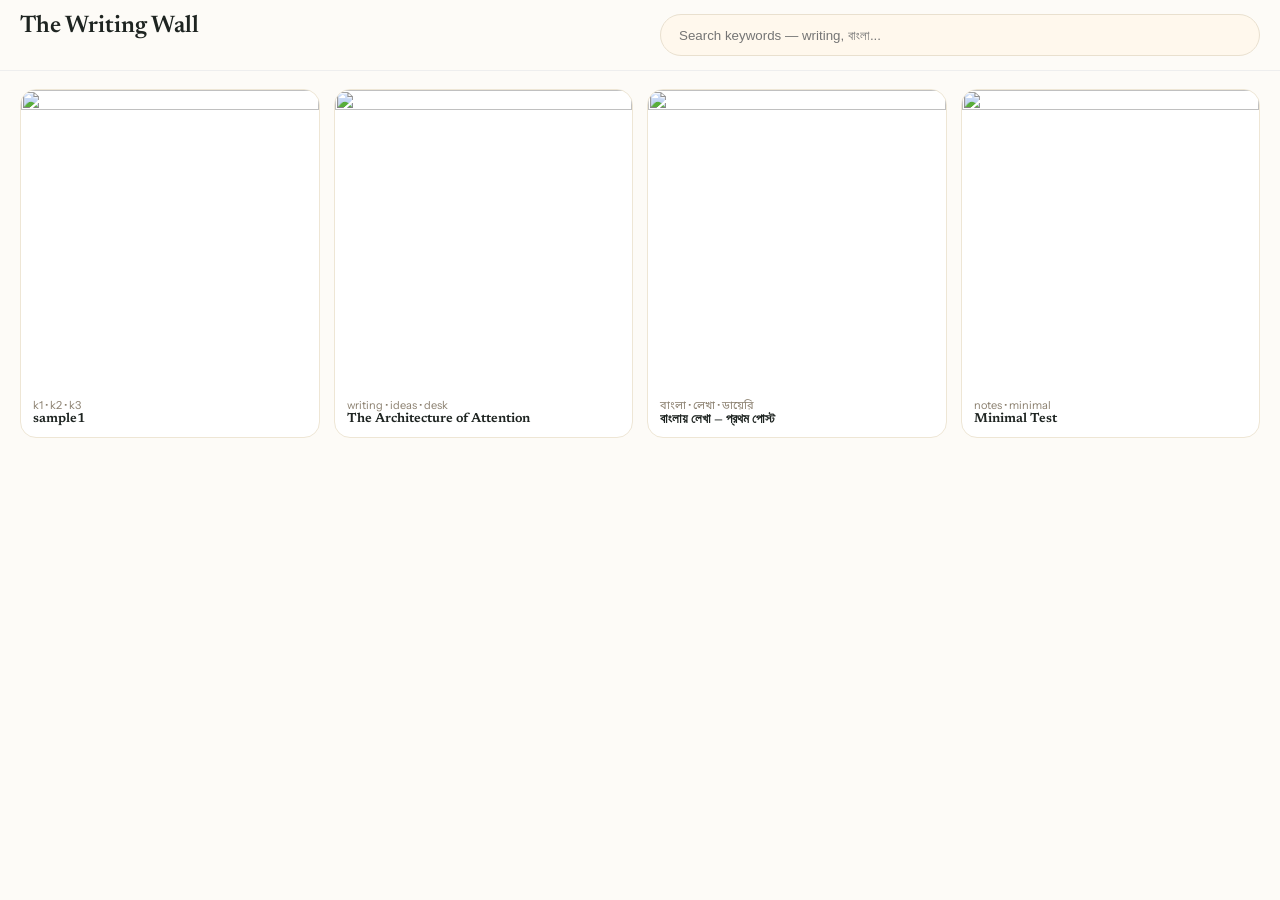
==== commit 9569c355: "Update index.html" ====
--- a/index.html
+++ b/index.html
@@ -133,7 +133,7 @@
     <header>
       <div class="logo">The Writing Wall</div>
       <input id="q" placeholder="Search keywords — writing, বাংলা..." />
-      <div>v5.3 ZERO-FETCH</div>
+      <!--<div>v5.3 ZERO-FETCH</div> -->
     </header>
     <div class="grid" id="grid"></div>
     <div class="modal" id="modal">
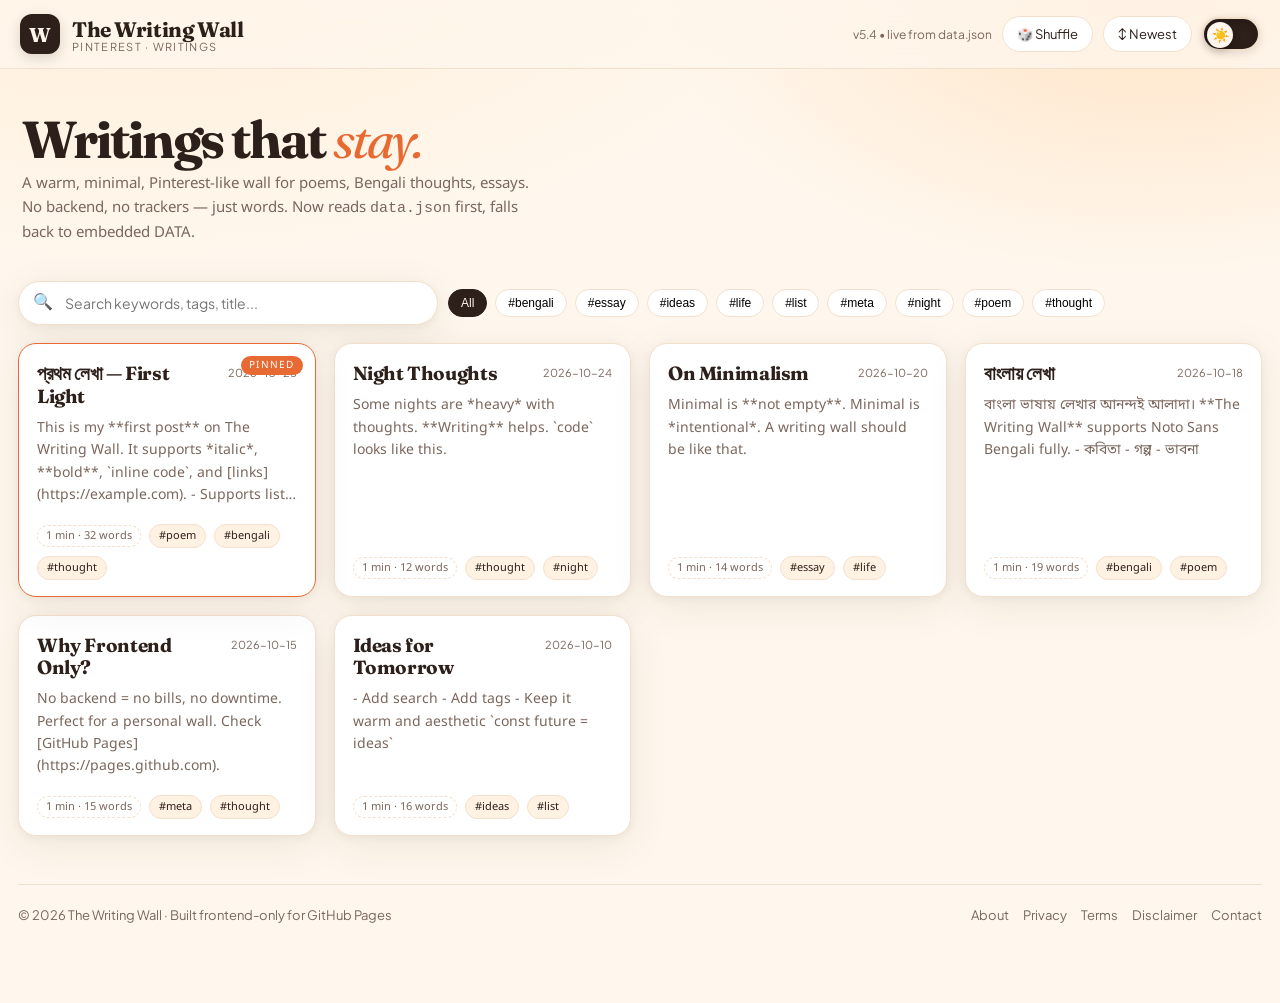
==== commit d168e4f8: "Add files via upload" ====
--- a/index.html
+++ b/index.html
@@ -1,256 +1,489 @@
-<!doctype html>
-<html>
-  <head>
-    <meta charset="utf-8" />
-    <meta name="viewport" content="width=device-width,initial-scale=1" />
-    <title>The Writing Wall</title>
-    <link
-      href="https://fonts.googleapis.com/css2?family=Instrument+Sans:wght@400;600&family=Newsreader:opsz,wght@6..72,600&family=Noto+Sans+Bengali:wght@400;500&display=swap"
-      rel="stylesheet"
-    />
-    <style>
-      * {
-        box-sizing: border-box;
-      }
-      body {
-        margin: 0;
-        background: #fdfbf7;
-        color: #1e2421;
-        font-family: "Instrument Sans", "Noto Sans Bengali", sans-serif;
-      }
-      header {
-        padding: 14px 20px;
-        border-bottom: 1px solid #eee;
-        display: flex;
-        gap: 12px;
-        justify-content: space-between;
-        flex-wrap: wrap;
-        position: sticky;
-        top: 0;
-        background: #fdfbf7f2;
-        backdrop-filter: blur(8px);
-      }
-      .logo {
-        font-family: "Newsreader", serif;
-        font-size: 24px;
-        font-weight: 600;
-      }
-      input {
-        flex: 1;
-        max-width: 600px;
-        height: 42px;
-        border-radius: 999px;
-        border: 1px solid #e9e0cf;
-        background: #fff8ed;
-        padding: 0 18px;
-      }
-      .grid {
-        max-width: 1280px;
-        margin: 0 auto;
-        padding: 18px 20px;
-        display: grid;
-        grid-template-columns: repeat(4, 1fr);
-        gap: 14px;
-      }
-      @media (max-width: 800px) {
-        .grid {
-          grid-template-columns: repeat(2, 1fr);
-        }
-      }
-      .card {
-        background: #fff;
-        border: 1px solid #eee6d5;
-        border-radius: 16px;
-        overflow: hidden;
-        cursor: pointer;
-      }
-      .card img {
-        width: 100%;
-        aspect-ratio: 1/1;
-        object-fit: cover;
-      }
-      .meta {
-        padding: 10px 12px;
-      }
-      .tags {
-        font-size: 11px;
-        color: #8a7f6e;
-      }
-      .title {
-        font-size: 13px;
-        font-weight: 600;
-        font-family: "Newsreader", serif;
-      }
-      .modal {
-        position: fixed;
-        inset: 0;
-        display: none;
-        background: rgba(0, 0, 0, 0.55);
-        align-items: center;
-        justify-content: center;
-        padding: 18px;
-        z-index: 30;
-      }
-      .modal.open {
-        display: flex;
-      }
-      .box {
-        background: #fffdf8;
-        border-radius: 20px;
-        max-width: 700px;
-        width: 100%;
-        max-height: 90vh;
-        overflow: auto;
-      }
-      .box img {
-        width: 100%;
-        max-height: 45vh;
-        object-fit: cover;
-      }
-      .content {
-        padding: 20px;
-      }
-      .content .post {
-        line-height: 1.7;
-      }
-      .content .post strong {
-        font-weight: 700;
-      }
-      .content .post em {
-        font-style: italic;
-      }
-      .content .post code {
-        background: #f3eadd;
-        padding: 2px 6px;
-        border-radius: 6px;
-      }
-      .content .post a {
-        color: #c07a5f;
-      }
-    </style>
-  </head>
-  <body>
-    <header>
-      <div class="logo">The Writing Wall</div>
-      <input id="q" placeholder="Search keywords — writing, বাংলা..." />
-      <!--<div>v5.3 ZERO-FETCH</div> -->
-    </header>
-    <div class="grid" id="grid"></div>
-    <div class="modal" id="modal">
-      <div class="box">
-        <img id="mImg" />
-        <div class="content">
-          <h2 id="mTitle"></h2>
-          <div id="mDate"></div>
-          <div id="mTags"></div>
-          <div class="post" id="mPost"></div>
-        </div>
+<!DOCTYPE html>
+<html lang="en">
+<head>
+<meta charset="UTF-8">
+<meta name="viewport" content="width=device-width, initial-scale=1.0">
+<title>The Writing Wall</title>
+<meta name="description" content="A Pinterest-like writing wall — poems, thoughts, Bengali writings.">
+<link href="https://fonts.googleapis.com/css2?family=Noto+Sans+Bengali:wght@400;500;700&family=Fraunces:opsz,wght@9..144,400;9..144,600;9..144,700&family=Plus+Jakarta+Sans:wght@400;600&display=swap" rel="stylesheet">
+<style>
+:root{
+  --bg:#FFF7ED;
+  --bg-2:#FFEDD5;
+  --bg-3:#FFF8F0;
+  --text:#2d1f1a;
+  --text-soft:#7a665c;
+  --card:#ffffff;
+  --card-hover:#fffffe;
+  --border:#f3e0cc;
+  --accent:#e86a33;
+  --accent-2:#c94d1a;
+  --shadow:0 10px 40px rgba(45,31,26,0.08), 0 2px 10px rgba(45,31,26,0.05);
+  --shadow-hover:0 18px 60px rgba(45,31,26,0.12), 0 4px 16px rgba(45,31,26,0.07);
+  --radius:18px;
+  --toggle-bg:#2d1f1a;
+  --toggle-fg:#FFF7ED;
+}
+[data-theme="dark"]{
+  --bg:#15100e;
+  --bg-2:#201a17;
+  --bg-3:#1a1513;
+  --text:#f5ece6;
+  --text-soft:#b9a89e;
+  --card:#221c19;
+  --card-hover:#2a2220;
+  --border:#342a26;
+  --accent:#ff8a5b;
+  --accent-2:#ff6f35;
+  --shadow:0 10px 40px rgba(0,0,0,0.4);
+  --shadow-hover:0 18px 60px rgba(0,0,0,0.55);
+  --toggle-bg:#FFF7ED;
+  --toggle-fg:#15100e;
+}
+*{box-sizing:border-box}
+html{scroll-behavior:smooth}
+body{
+  margin:0;
+  background: radial-gradient(1200px 600px at 10% -10%, var(--bg-2) 0%, transparent 60%),
+             radial-gradient(900px 500px at 90% 0%, #ffe4c7 0%, transparent 55%),
+             var(--bg);
+  color:var(--text);
+  font-family:"Noto Sans Bengali","Plus Jakarta Sans",system-ui,sans-serif;
+  transition: background 0.4s ease, color 0.3s ease;
+}
+[data-theme="dark"] body{
+  background: radial-gradient(1200px 600px at 10% -10%, #2a1f1b 0%, transparent 60%), var(--bg);
+}
+a{color:inherit}
+.topbar{
+  position:sticky;top:0;z-index:40;
+  backdrop-filter: blur(14px) saturate(1.2);
+  background: color-mix(in srgb, var(--bg) 78%, transparent);
+  border-bottom:1px solid var(--border);
+  display:flex;align-items:center;justify-content:space-between;
+  padding:14px 20px;
+}
+.logo{
+  display:flex;align-items:center;gap:12px;
+  text-decoration:none; cursor:pointer;
+}
+.logo-mark{
+  width:40px;height:40px;border-radius:12px;
+  background:var(--text);color:var(--bg);
+  display:grid;place-items:center;
+  font-family:"Fraunces";font-weight:700;font-size:20px;
+  box-shadow: 0 4px 14px rgba(0,0,0,0.15);
+  transition: transform 0.2s ease;
+}
+.logo:hover .logo-mark{transform: rotate(-6deg) scale(1.05);}
+.logo-text{font-family:"Fraunces";font-weight:700;font-size:21px;letter-spacing:-0.02em}
+.logo-sub{font-family:"Plus Jakarta Sans";font-size:11px;letter-spacing:0.12em;text-transform:uppercase;color:var(--text-soft);margin-top:-2px}
+
+.top-actions{display:flex;align-items:center;gap:10px}
+.btn{
+  border:1px solid var(--border);background:var(--card);color:var(--text);
+  padding:9px 14px;border-radius:999px;font-size:13px;font-family:"Plus Jakarta Sans";
+  cursor:pointer;display:inline-flex;align-items:center;gap:6px;
+  transition: all 0.2s ease;
+}
+.btn:hover{transform: translateY(-1px);box-shadow: var(--shadow);border-color: var(--text-soft)}
+.btn-accent{background: var(--text);color:var(--bg);border-color:var(--text)}
+[data-theme="dark"] .btn-accent{background: var(--bg);color:var(--text)}
+
+/* Toggle - HIGHLY VISIBLE in both modes */
+.theme-toggle{
+  width:58px;height:34px;border-radius:999px;
+  background: var(--toggle-bg);
+  border:2px solid var(--border);
+  position:relative;cursor:pointer;
+  display:grid;place-items:center;
+  box-shadow: inset 0 2px 8px rgba(0,0,0,0.2), 0 2px 10px rgba(0,0,0,0.12);
+  transition: all 0.25s ease;
+}
+.theme-toggle:hover{transform: scale(1.05)}
+.toggle-knob{
+  width:26px;height:26px;border-radius:50%;
+  background: var(--toggle-fg);
+  position:absolute;left:3px;top:3px;
+  display:grid;place-items:center;
+  font-size:14px;
+  transition: transform 0.35s cubic-bezier(.34,1.56,.64,1);
+  box-shadow: 0 2px 8px rgba(0,0,0,0.25);
+}
+[data-theme="dark"] .toggle-knob{transform: translateX(24px)}
+.toggle-label{position:absolute;opacity:0;pointer-events:none}
+
+.wrap{max-width:1280px;margin:0 auto;padding:28px 18px 80px}
+.hero{
+  padding:18px 4px 22px;
+  display:flex;flex-wrap:wrap;align-items:end;justify-content:space-between;gap:18px
+}
+.hero h1{font-family:"Fraunces";font-size: clamp(32px, 5vw, 52px);line-height:0.95;letter-spacing:-0.04em;margin:0}
+.hero h1 em{font-family:"Fraunces";font-style:italic;font-weight:400;color:var(--accent)}
+.hero p{max-width:520px;color:var(--text-soft);font-size:15px;line-height:1.6;margin:8px 0 0}
+.controls{
+  display:flex;flex-wrap:wrap;gap:10px;align-items:center;margin:14px 0 18px
+}
+.search{
+  flex:1;min-width:220px;max-width:420px;
+  display:flex;align-items:center;gap:10px;
+  background:var(--card);border:1px solid var(--border);border-radius:999px;
+  padding:10px 14px;box-shadow: var(--shadow);
+}
+.search input{border:0;outline:0;background:transparent;width:100%;font-size:14px;color:var(--text);font-family:"Plus Jakarta Sans"}
+.chips{display:flex;flex-wrap:wrap;gap:8px}
+.chip{border:1px solid var(--border);background:var(--card);padding:6px 12px;border-radius:999px;font-size:12px;cursor:pointer;transition:0.2s}
+.chip.active, .chip:hover{background:var(--text);color:var(--bg);border-color:var(--text)}
+[data-theme="dark"] .chip.active{color:var(--toggle-fg);background:var(--toggle-bg)}
+
+/* 4 equal boxes per row */
+.grid{
+  display:grid;
+  grid-template-columns: repeat(4, 1fr);
+  gap:18px;
+}
+@media(max-width:1100px){.grid{grid-template-columns: repeat(3,1fr)}}
+@media(max-width:760px){.grid{grid-template-columns: repeat(2,1fr)}}
+@media(max-width:520px){.grid{grid-template-columns: 1fr}}
+
+.card{
+  background:var(--card);border:1px solid var(--border);border-radius:var(--radius);
+  padding:18px 18px 16px; box-shadow: var(--shadow);
+  cursor:pointer; display:flex;flex-direction:column; gap:10px;
+  transition: transform 0.22s ease, box-shadow 0.22s ease, background 0.22s ease;
+  min-height: 168px;
+}
+.card:hover{transform: translateY(-4px);box-shadow: var(--shadow-hover);background:var(--card-hover)}
+.card.pinned{border:1.5px solid var(--accent);position:relative}
+.card.pinned::before{content:"PINNED";position:absolute;top:12px;right:12px;font-size:10px;letter-spacing:0.12em;background:var(--accent);color:white;padding:3px 8px;border-radius:999px}
+.card-head{display:flex;justify-content:space-between;gap:8px;align-items:start}
+.card-title{font-family:"Fraunces";font-size:19px;line-height:1.2;letter-spacing:-0.02em;margin:0}
+.card-date{font-size:11px;color:var(--text-soft);font-family:"Plus Jakarta Sans";white-space:nowrap;margin-top:4px}
+.card-excerpt{font-size:14px;line-height:1.6;color:var(--text-soft);display:-webkit-box;-webkit-line-clamp:4;-webkit-box-orient:vertical;overflow:hidden}
+.card-meta{display:flex;flex-wrap:wrap;gap:8px;align-items:center;margin-top:auto;padding-top:6px}
+.meta-pill{font-size:11px;border:1px dashed var(--border);padding:3px 8px;border-radius:999px;color:var(--text-soft)}
+.tag{font-size:11px;background: color-mix(in srgb, var(--bg-2) 70%, var(--card));border:1px solid var(--border);padding:4px 9px;border-radius:999px}
+
+/* Modal */
+.overlay{position:fixed;inset:0;background: rgba(20,12,10,0.48);backdrop-filter: blur(8px);z-index:80;display:none;place-items:center;padding:20px}
+.overlay.open{display:grid}
+.modal{max-width:760px;width:100%;max-height:90vh;overflow:auto;background:var(--card);border:1px solid var(--border);border-radius:22px;box-shadow:0 30px 90px rgba(0,0,0,0.35);padding:26px}
+.modal h2{font-family:"Fraunces";font-size:32px;line-height:1.05;letter-spacing:-0.03em;margin:0 0 6px}
+.md{font-size:16.5px;line-height:1.75;color:var(--text)}
+.md b, .md strong{font-weight:700}
+.md em{font-style:italic}
+.md code{font-family:ui-monospace,monospace;background:var(--bg-2);border:1px solid var(--border);padding:2px 6px;border-radius:6px;font-size:0.9em}
+.md a{color:var(--accent);text-decoration:underline;text-underline-offset:3px}
+.md ul{padding-left:20px}
+.modal-actions{display:flex;flex-wrap:wrap;gap:8px;margin-top:18px}
+.footer{margin-top:48px;border-top:1px solid var(--border);padding-top:22px;display:flex;flex-wrap:wrap;gap:14px;justify-content:space-between;color:var(--text-soft);font-size:13px;font-family:"Plus Jakarta Sans"}
+.footer a{color:var(--text-soft);text-decoration:none}
+.footer a:hover{color:var(--text);text-decoration:underline}
+.status{font-size:12px;color:var(--text-soft);font-family:"Plus Jakarta Sans";margin-left:4px}
+</style>
+</head>
+<body>
+<div class="topbar">
+  <a class="logo" href="index.html" title="Home - The Writing Wall">
+    <div class="logo-mark">W</div>
+    <div>
+      <div class="logo-text">The Writing Wall</div>
+      <div class="logo-sub">Pinterest · Writings</div>
+    </div>
+  </a>
+  <div class="top-actions">
+    <span class="status" id="status">v5.4 hybrid</span>
+    <button class="btn" id="shuffleBtn" title="Random post">🎲 Shuffle</button>
+    <button class="btn" id="sortBtn" title="Toggle sort">↕ Newest</button>
+    <button class="theme-toggle" id="themeToggle" aria-label="Toggle theme">
+      <div class="toggle-knob" id="toggleKnob">☀️</div>
+      <span class="toggle-label">Toggle</span>
+    </button>
+  </div>
+</div>
+
+<div class="wrap">
+  <div class="hero">
+    <div>
+      <h1>Writings that <em>stay.</em></h1>
+      <p>A warm, minimal, Pinterest-like wall for poems, Bengali thoughts, essays. No backend, no trackers — just words. Now reads <code>data.json</code> first, falls back to embedded DATA.</p>
+    </div>
+  </div>
+
+  <div class="controls">
+    <label class="search"><span>🔍</span><input id="q" type="search" placeholder="Search keywords, tags, title..."></label>
+    <div class="chips" id="chips"></div>
+  </div>
+
+  <div class="grid" id="grid"></div>
+
+  <div class="footer">
+    <div>© 2026 The Writing Wall · Built frontend-only for GitHub Pages</div>
+    <div style="display:flex;gap:14px;flex-wrap:wrap">
+      <a href="about.html">About</a>
+      <a href="privacy.html">Privacy</a>
+      <a href="terms.html">Terms</a>
+      <a href="disclaimer.html">Disclaimer</a>
+      <a href="contact.html">Contact</a>
+    </div>
+  </div>
+</div>
+
+<div class="overlay" id="overlay">
+  <div class="modal" role="dialog" aria-modal="true">
+    <div style="display:flex;justify-content:space-between;gap:10px;align-items:start">
+      <div>
+        <h2 id="mTitle"></h2>
+        <div id="mMeta" class="meta-pill" style="display:inline-block;margin-top:6px"></div>
       </div>
+      <button class="btn" id="closeBtn">✕</button>
     </div>
-    <script>
-      const DATA = [
-        {
-          id: "2026-10-26-04",
-          image:
-            "https://png.pngtree.com/png-clipart/20230804/original/pngtree-test-orange-icon-sign-test-testing-vector-picture-image_9551097.png?w=600&q=80&auto=format&fit=crop",
-          keywords: ["k1", "k2", "k3"],
-          title: "sample1",
-          date: "2026-10-27",
-          post: "This is a **bold statement** about writing — and this is *how it feels* to write at 2 AM.\n\nI used to think ideas come from nowhere. Now I know they come from `attention`. The kind where you stare at a blank wall until it stares back.\n\nHere’s what I’ve learned:\n- **Write badly first** — you can’t edit a blank page\n- *Protect your morning* — phone in another room\n- Keep one `ritual` — same tea, same desk\n\nMy favourite line today is from [【entity-Anne Lamott¦canonical_name=Anne Lamott】](https://example.com) — “Almost everything will work again if you unplug it for a few minutes, including you.”\n\nI tested this. Unplugged. Walked. Came back.\n\nAnd then I wrote in বাংলা:\n\n**আমার লেখার ঘরটা ছোট**, কিন্তু জানলাটা বড়। ওখান দিয়েই আলো আসে, আইডিয়াও।\n\n*আজকের নোট* — `লেখা = দেখা + অপেক্ষা`\n\nIf this renders with bold, italic, code, list and Bengali — your wall is perfect.",
-        },
-        {
-          id: "2026-10-26-03",
-          image:
-            "https://images.unsplash.com/photo-1499750310107-5fef28a66643?w=600&q=80&auto=format&fit=crop",
-          keywords: ["writing", "ideas", "desk"],
-          title: "The Architecture of Attention",
-          date: "2026-10-26",
-          post: "This is where the full post appears.\n\nYou can write **bold**, *italic*, and `code`.\n\n- List one\n- List two with a [link](https://example.com)\n\nএখানে বাংলাতেও লিখতে পারো।",
-        },
-        {
-          id: "2026-10-26-02",
-          image:
-            "https://images.unsplash.com/photo-1455390582262-044cdead277a?w=600&q=80&auto=format&fit=crop",
-          keywords: ["বাংলা", "লেখা", "ডায়েরি"],
-          title: "বাংলায় লেখা — প্রথম পোস্ট",
-          date: "2026-10-25",
-          post: "এটা **বাংলা** লেখা। *ইটালিক* কাজ করে।\n\n- পয়েন্ট এক\n- পয়েন্ট দুই",
-        },
-        {
-          id: "2026-10-26-01",
-          image:
-            "https://images.unsplash.com/photo-1488190211105-8b0e65b80b4e?w=600&q=80&auto=format&fit=crop",
-          keywords: ["notes", "minimal"],
-          title: "Minimal Test",
-          date: "2026-10-24",
-          post: "Simple test post.",
-        },
-      ];
-      function esc(s) {
-        return s
-          .replace(/&/g, "&amp;")
-          .replace(/</g, "&lt;")
-          .replace(/>/g, "&gt;");
-      }
-      function md(str) {
-        let s = esc(str || "");
-        s = s.replace(/`([^`]+)`/g, "<code>$1</code>");
-        s = s.replace(/\*\*([^*]+)\*\*/g, "<strong>$1</strong>");
-        s = s.replace(
-          /\[([^\]]+)\]\((https?:\/\/[^\s)]+)\)/g,
-          '<a href="$2" target="_blank">$1</a>',
-        );
-        return s
-          .split("\n")
-          .map((l) => {
-            let m = l.match(/^\s*[-•]\s+(.*)/);
-            if (m) return "<li>" + m[1] + "</li>";
-            return l === "" ? "<br>" : l + "<br>";
-          })
-          .join("")
-          .replace(/(<li>.*<\/li>)/g, "<ul>$1</ul>")
-          .replace(/<\/ul><ul>/g, "");
-      }
-      function render() {
-        const q = document.getElementById("q").value.toLowerCase();
-        const grid = document.getElementById("grid");
-        const f = DATA.filter(
-          (d) =>
-            !q ||
-            (d.keywords.join(" ") + " " + d.title + " " + d.post)
-              .toLowerCase()
-              .includes(q),
-        );
-        grid.innerHTML = f
-          .map(
-            (d) =>
-              `<div class="card" data-id="${d.id}"><img src="${d.image}"><div class="meta"><div class="tags">${d.keywords.join(" • ")}</div><div class="title">${d.title}</div></div></div>`,
-          )
-          .join("");
-        grid
-          .querySelectorAll(".card")
-          .forEach((c) => (c.onclick = () => openPost(c.dataset.id)));
-      }
-      function openPost(id) {
-        const d = DATA.find((x) => x.id === id);
-        document.getElementById("mImg").src = d.image;
-        document.getElementById("mTitle").textContent = d.title;
-        document.getElementById("mDate").textContent = d.date;
-        document.getElementById("mTags").textContent = d.keywords.join(" • ");
-        document.getElementById("mPost").innerHTML = md(d.post);
-        document.getElementById("modal").classList.add("open");
-      }
-      document.getElementById("modal").addEventListener("click", (e) => {
-        if (e.target.id === "modal") e.currentTarget.classList.remove("open");
-      });
-      document.addEventListener("keydown", (e) => {
-        if (e.key === "Escape")
-          document.getElementById("modal").classList.remove("open");
-      });
-      document.getElementById("q").addEventListener("input", render);
-      DATA.sort((a, b) => new Date(b.date) - new Date(a.date));
-      render();
-      console.log("v5.3 loaded", DATA.length);
-    </script>
-  </body>
+    <div id="mContent" class="md" style="margin-top:18px"></div>
+    <div class="modal-actions">
+      <button class="btn btn-accent" id="copyBtn">⎙ Copy link</button>
+      <button class="btn" id="shareBtn">↗ Share</button>
+      <button class="btn" id="copyTextBtn">Copy text</button>
+    </div>
+  </div>
+</div>
+
+<script>
+// === v5.4 HYBRID DATA LOADER ===
+const DATA = [
+  {
+    "id": 1,
+    "title": "প্রথম লেখা — First Light",
+    "date": "2026-10-25",
+    "tags": [
+      "poem",
+      "bengali",
+      "thought"
+    ],
+    "content": "This is my **first post** on The Writing Wall.\n\nIt supports *italic*, **bold**, `inline code`, and [links](https://example.com).\n\n- Supports list\n- Bengali: আমার লেখা, আমার ভাবনা\n- Click to read full view",
+    "pinned": true
+  },
+  {
+    "id": 2,
+    "title": "Night Thoughts",
+    "date": "2026-10-24",
+    "tags": [
+      "thought",
+      "night"
+    ],
+    "content": "Some nights are *heavy* with thoughts.\n\n**Writing** helps.\n\n`code` looks like this.",
+    "pinned": false
+  },
+  {
+    "id": 3,
+    "title": "On Minimalism",
+    "date": "2026-10-20",
+    "tags": [
+      "essay",
+      "life"
+    ],
+    "content": "Minimal is **not empty**. Minimal is *intentional*.\n\nA writing wall should be like that.",
+    "pinned": false
+  },
+  {
+    "id": 4,
+    "title": "বাংলায় লেখা",
+    "date": "2026-10-18",
+    "tags": [
+      "bengali",
+      "poem"
+    ],
+    "content": "বাংলা ভাষায় লেখার আনন্দই আলাদা।\n\n**The Writing Wall** supports Noto Sans Bengali fully.\n\n- কবিতা\n- গল্প\n- ভাবনা",
+    "pinned": false
+  },
+  {
+    "id": 5,
+    "title": "Why Frontend Only?",
+    "date": "2026-10-15",
+    "tags": [
+      "meta",
+      "thought"
+    ],
+    "content": "No backend = no bills, no downtime.\n\nPerfect for a personal wall. Check [GitHub Pages](https://pages.github.com).",
+    "pinned": false
+  },
+  {
+    "id": 6,
+    "title": "Ideas for Tomorrow",
+    "date": "2026-10-10",
+    "tags": [
+      "ideas",
+      "list"
+    ],
+    "content": "- Add search\n- Add tags\n- Keep it warm and aesthetic\n\n`const future = ideas`",
+    "pinned": false
+  }
+];
+
+let POSTS = [];
+let sortNewest = true;
+let activeTag = null;
+
+function parseDate(d){ return new Date(d); }
+
+function markdownLite(md){
+  // escape html first
+  let s = md.replace(/&/g,"&amp;").replace(/</g,"&lt;").replace(/>/g,"&gt;");
+  // bold **text**
+  s = s.replace(/\*\*(.+?)\*\*/g,"<strong>$1</strong>");
+  // italic *text* (avoid **)
+  s = s.replace(/(?<!\*)\*(?!\*)(.+?)(?<!\*)\*(?!\*)/g,"<em>$1</em>");
+  // inline code `code`
+  s = s.replace(/`([^`]+)`/g,"<code>$1</code>");
+  // links [text](url)
+  s = s.replace(/\[([^\]]+)\]\((https?:\/\/[^\s)]+)\)/g,'<a href="$2" target="_blank" rel="noopener">$1</a>');
+  // list - lines
+  s = s.replace(/^\s*-\s+(.+)$/gm,"<li>$1</li>");
+  s = s.replace(/(<li>.*<\/li>)/s, m => "<ul>"+m+"</ul>");
+  // paragraphs
+  s = s.split(/\n{2,}/).map(p=> {
+    p=p.trim();
+    if(!p) return "";
+    if(p.startsWith("<ul>") || p.startsWith("<li>")) return p;
+    return "<p>"+p.replace(/\n/g,"<br>")+"</p>";
+  }).join("");
+  return s;
+}
+function excerpt(text){ return text.slice(0,160).replace(/\n/g," ").trim(); }
+function readingTime(text){ const w=text.split(/\s+/).length; return Math.max(1, Math.ceil(w/200)); }
+
+async function loadData(){
+  const status = document.getElementById("status");
+  try{
+    const res = await fetch("data.json", {cache:"no-store"});
+    if(!res.ok) throw new Error("fetch failed "+res.status);
+    const j = await res.json();
+    if(!Array.isArray(j) || j.length===0) throw new Error("empty json");
+    POSTS = j;
+    status.textContent = "v5.4 • live from data.json";
+  }catch(e){
+    console.warn("data.json failed, using embedded DATA", e);
+    POSTS = DATA.slice();
+    status.textContent = "v5.4 • fallback embedded DATA";
+  }
+  renderChips();
+  render();
+}
+
+function renderChips(){
+  const allTags = [...new Set(POSTS.flatMap(p=>p.tags||[]))].sort();
+  const chipsEl = document.getElementById("chips");
+  chipsEl.innerHTML = '<button class="chip '+(activeTag===null?'active':'')+'" data-tag="">All</button>' + allTags.map(t=> `<button class="chip ${activeTag===t?'active':''}" data-tag="${t}">#${t}</button>`).join("");
+  chipsEl.querySelectorAll(".chip").forEach(btn=>{
+    btn.onclick=()=>{
+      activeTag = btn.dataset.tag || null;
+      renderChips(); render();
+    };
+  });
+}
+
+function filtered(){
+  const q = document.getElementById("q").value.trim().toLowerCase();
+  let list = POSTS.slice();
+  list.sort((a,b)=> sortNewest ? parseDate(b.date)-parseDate(a.date) : parseDate(a.date)-parseDate(b.date));
+  if(activeTag) list = list.filter(p=> (p.tags||[]).includes(activeTag));
+  if(q){
+    list = list.filter(p=> (p.title+" "+p.content+" "+(p.tags||[]).join(" ")).toLowerCase().includes(q));
+  }
+  return list;
+}
+
+function render(){
+  const grid = document.getElementById("grid");
+  const list = filtered();
+  if(list.length===0){ grid.innerHTML = '<div style="grid-column:1/-1;padding:40px;text-align:center;color:var(--text-soft)">No posts found.</div>'; return; }
+  grid.innerHTML = list.map(p=>{
+    const rt = readingTime(p.content);
+    const wc = p.content.split(/\s+/).length;
+    return `<article class="card ${p.pinned?'pinned':''}" data-id="${p.id}">
+      <div class="card-head">
+        <h3 class="card-title">${escapeHtml(p.title)}</h3>
+        <div class="card-date">${escapeHtml(p.date)}</div>
+      </div>
+      <div class="card-excerpt">${escapeHtml(excerpt(p.content))}</div>
+      <div class="card-meta">
+        <span class="meta-pill">${rt} min · ${wc} words</span>
+        ${(p.tags||[]).slice(0,3).map(t=>`<span class="tag">#${escapeHtml(t)}</span>`).join("")}
+      </div>
+    </article>`;
+  }).join("");
+  grid.querySelectorAll(".card").forEach(el=>{
+    el.onclick=()=> openPost(Number(el.dataset.id));
+  });
+}
+
+function escapeHtml(s){ return s.replace(/&/g,"&amp;").replace(/</g,"&lt;").replace(/>/g,"&gt;").replace(/"/g,"&quot;"); }
+
+let currentId=null;
+function openPost(id){
+  const p = POSTS.find(x=>x.id===id);
+  if(!p) return;
+  currentId=id;
+  document.getElementById("mTitle").textContent = p.title;
+  document.getElementById("mMeta").textContent = `${p.date} · ${readingTime(p.content)} min read · ${p.content.split(/\s+/).length} words ${p.pinned?'· PINNED':''}`;
+  document.getElementById("mContent").innerHTML = markdownLite(p.content) + `<div style="margin-top:18px;display:flex;gap:6px;flex-wrap:wrap">${(p.tags||[]).map(t=>`<span class="tag">#${escapeHtml(t)}</span>`).join("")}</div>`;
+  document.getElementById("overlay").classList.add("open");
+  history.replaceState(null,"","#post-"+id);
+}
+function closePost(){
+  document.getElementById("overlay").classList.remove("open");
+  if(location.hash.startsWith("#post-")) history.replaceState(null,""," ");
+}
+
+document.getElementById("overlay").addEventListener("click", e=>{ if(e.target.id==="overlay") closePost(); });
+document.getElementById("closeBtn").onclick=closePost;
+document.getElementById("q").addEventListener("input", render);
+document.getElementById("sortBtn").onclick=()=>{
+  sortNewest=!sortNewest;
+  document.getElementById("sortBtn").textContent = sortNewest ? "↕ Newest" : "↕ Oldest";
+  render();
+};
+document.getElementById("shuffleBtn").onclick=()=>{
+  if(POSTS.length===0) return;
+  const r = POSTS[Math.floor(Math.random()*POSTS.length)];
+  openPost(r.id);
+};
+
+// Copy / share
+document.getElementById("copyBtn").onclick=async()=>{
+  const url = location.href;
+  try{ await navigator.clipboard.writeText(url); alert("Link copied!"); }catch{ prompt("Copy link:", url); }
+};
+document.getElementById("shareBtn").onclick=async()=>{
+  const url = location.href;
+  const p = POSTS.find(x=>x.id===currentId);
+  if(navigator.share){ try{ await navigator.share({title:p?.title||"The Writing Wall", url}); }catch{} } else { await navigator.clipboard.writeText(url); alert("Link copied for sharing!"); }
+};
+document.getElementById("copyTextBtn").onclick=async()=>{
+  const p = POSTS.find(x=>x.id===currentId);
+  if(!p) return;
+  try{ await navigator.clipboard.writeText(p.content); alert("Text copied!"); }catch{ prompt("Copy:", p.content); }
+};
+
+// Theme toggle - visible in both modes
+const toggle = document.getElementById("themeToggle");
+const knob = document.getElementById("toggleKnob");
+function applyTheme(t){
+  document.documentElement.setAttribute("data-theme", t);
+  localStorage.setItem("ww-theme", t);
+  knob.textContent = t==="dark" ? "🌙" : "☀️";
+}
+const saved = localStorage.getItem("ww-theme");
+applyTheme(saved || (window.matchMedia("(prefers-color-scheme: dark)").matches ? "dark" : "light"));
+toggle.onclick=()=>{
+  const cur = document.documentElement.getAttribute("data-theme");
+  applyTheme(cur==="dark" ? "light" : "dark");
+};
+
+// Init
+loadData().then(()=>{
+  const m = location.hash.match(/post-(\d+)/);
+  if(m) openPost(Number(m[1]));
+});
+</script>
+</body>
 </html>
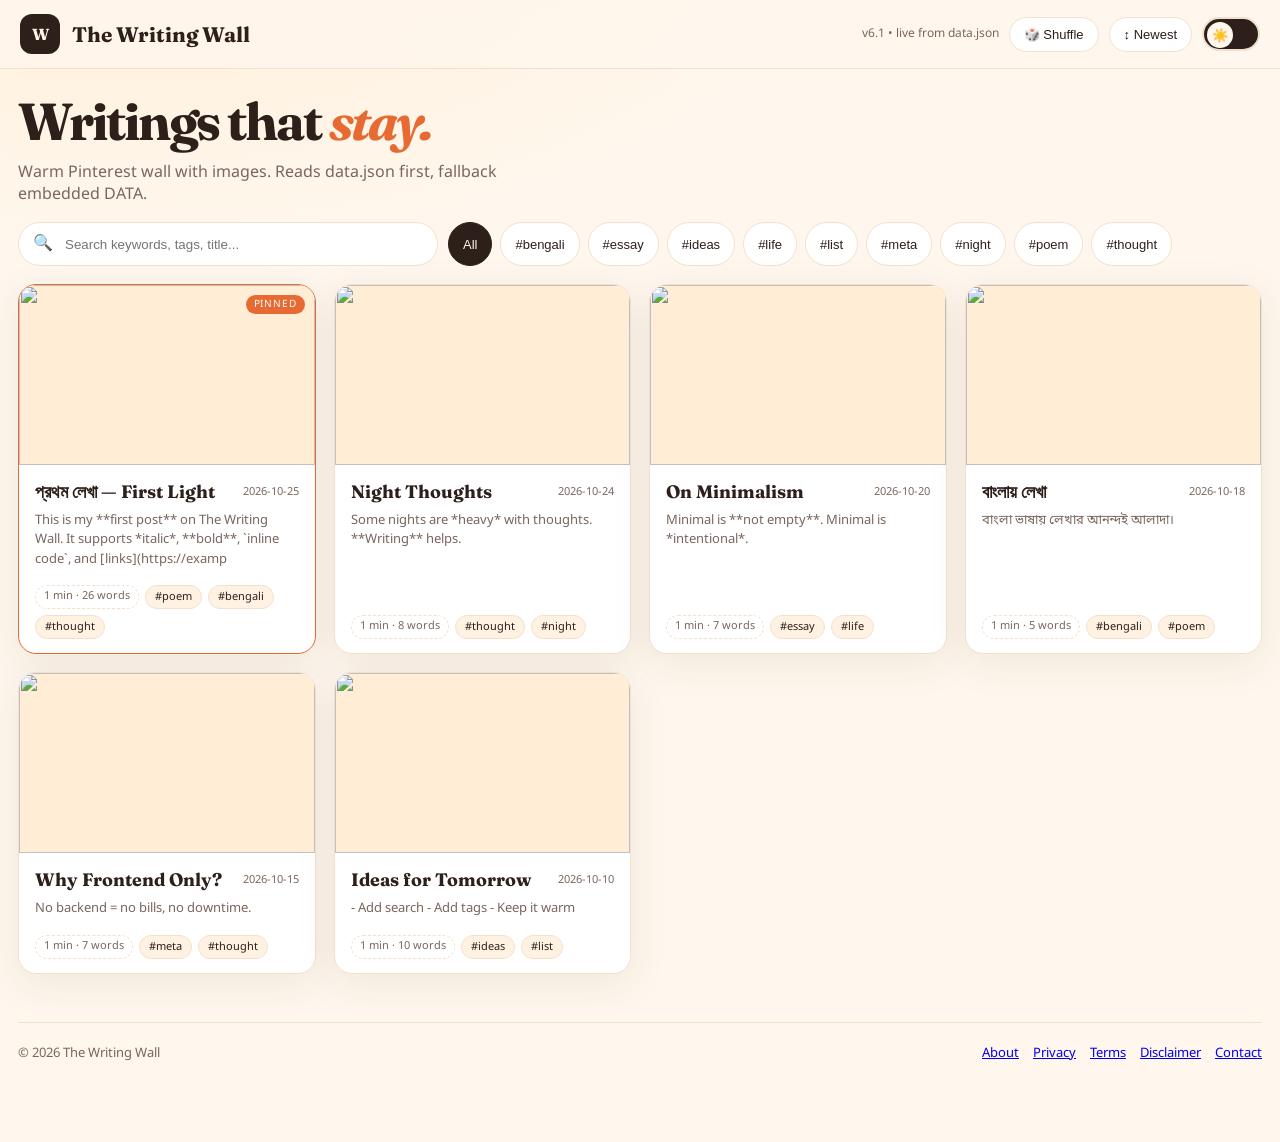
==== commit a9ba4a58: "Add files via upload" ====
--- a/index.html
+++ b/index.html
@@ -3,252 +3,120 @@
 <head>
 <meta charset="UTF-8">
 <meta name="viewport" content="width=device-width, initial-scale=1.0">
-<title>The Writing Wall</title>
-<meta name="description" content="A Pinterest-like writing wall — poems, thoughts, Bengali writings.">
-<link href="https://fonts.googleapis.com/css2?family=Noto+Sans+Bengali:wght@400;500;700&family=Fraunces:opsz,wght@9..144,400;9..144,600;9..144,700&family=Plus+Jakarta+Sans:wght@400;600&display=swap" rel="stylesheet">
+<title>The Writing Wall v6.1</title>
+<link href="https://fonts.googleapis.com/css2?family=Noto+Sans+Bengali:wght@400;500;700&family=Fraunces:opsz,wght@9..144,600;9..144,700&family=Plus+Jakarta+Sans:wght@400;600&display=swap" rel="stylesheet">
 <style>
 :root{
-  --bg:#FFF7ED;
-  --bg-2:#FFEDD5;
-  --bg-3:#FFF8F0;
-  --text:#2d1f1a;
-  --text-soft:#7a665c;
-  --card:#ffffff;
-  --card-hover:#fffffe;
-  --border:#f3e0cc;
-  --accent:#e86a33;
-  --accent-2:#c94d1a;
-  --shadow:0 10px 40px rgba(45,31,26,0.08), 0 2px 10px rgba(45,31,26,0.05);
-  --shadow-hover:0 18px 60px rgba(45,31,26,0.12), 0 4px 16px rgba(45,31,26,0.07);
-  --radius:18px;
-  --toggle-bg:#2d1f1a;
-  --toggle-fg:#FFF7ED;
+  --bg:#FFF7ED; --bg-2:#FFEDD5; --text:#2d1f1a; --text-soft:#7a665c;
+  --card:#ffffff; --card-hover:#fffffe; --border:#f3e0cc; --accent:#e86a33;
+  --shadow:0 10px 40px rgba(45,31,26,0.08); --shadow-hover:0 18px 60px rgba(45,31,26,0.12);
+  --radius:18px; --toggle-bg:#2d1f1a; --toggle-fg:#FFF7ED;
 }
 [data-theme="dark"]{
-  --bg:#15100e;
-  --bg-2:#201a17;
-  --bg-3:#1a1513;
-  --text:#f5ece6;
-  --text-soft:#b9a89e;
-  --card:#221c19;
-  --card-hover:#2a2220;
-  --border:#342a26;
-  --accent:#ff8a5b;
-  --accent-2:#ff6f35;
-  --shadow:0 10px 40px rgba(0,0,0,0.4);
-  --shadow-hover:0 18px 60px rgba(0,0,0,0.55);
-  --toggle-bg:#FFF7ED;
-  --toggle-fg:#15100e;
+  --bg:#15100e; --bg-2:#201a17; --text:#f5ece6; --text-soft:#b9a89e;
+  --card:#221c19; --card-hover:#2a2220; --border:#3a2e28; --accent:#ff8a5b;
+  --shadow:0 10px 40px rgba(0,0,0,0.4); --shadow-hover:0 18px 60px rgba(0,0,0,0.55);
+  --toggle-bg:#FFF7ED; --toggle-fg:#15100e;
 }
 *{box-sizing:border-box}
-html{scroll-behavior:smooth}
-body{
-  margin:0;
-  background: radial-gradient(1200px 600px at 10% -10%, var(--bg-2) 0%, transparent 60%),
-             radial-gradient(900px 500px at 90% 0%, #ffe4c7 0%, transparent 55%),
-             var(--bg);
+body{margin:0;background: radial-gradient(1200px 600px at 10% -10%, var(--bg-2) 0%, transparent 60%), var(--bg);color:var(--text);font-family:"Noto Sans Bengali","Plus Jakarta Sans",system-ui;transition:0.3s}
+.topbar{position:sticky;top:0;z-index:40;backdrop-filter:blur(14px);background:color-mix(in srgb, var(--bg) 78%, transparent);border-bottom:1px solid var(--border);display:flex;justify-content:space-between;align-items:center;padding:14px 20px}
+.logo{display:flex;align-items:center;gap:12px;text-decoration:none;color:var(--text)}
+.logo-mark{width:40px;height:40px;border-radius:12px;background:var(--text);color:var(--bg);display:grid;place-items:center;font-family:"Fraunces";font-weight:700}
+.logo-text{font-family:"Fraunces";font-weight:700;font-size:21px}
+.top-actions{display:flex;gap:10px;align-items:center}
+.btn{border:1px solid var(--border);background:var(--card);color:var(--text);padding:9px 14px;border-radius:999px;font-size:13px;cursor:pointer}
+.btn-accent{background:var(--text);color:var(--bg)}
+.theme-toggle{width:58px;height:34px;border-radius:999px;background:var(--toggle-bg);border:2px solid var(--border);position:relative;cursor:pointer}
+.toggle-knob{width:26px;height:26px;border-radius:50%;background:var(--toggle-fg);position:absolute;left:3px;top:3px;display:grid;place-items:center;transition:0.35s cubic-bezier(.34,1.56,.64,1)}
+[data-theme="dark"] .toggle-knob{transform:translateX(24px)}
+.wrap{max-width:1280px;margin:0 auto;padding:28px 18px 80px}
+.hero h1{font-family:"Fraunces";font-size: clamp(32px,5vw,52px);line-height:0.95;letter-spacing:-0.04em;margin:0}
+.hero h1 em{font-style:italic;color:var(--accent)}
+.hero p{color:var(--text-soft);max-width:520px}
+.controls{display:flex;flex-wrap:wrap;gap:10px;margin:14px 0 18px}
+.search{flex:1;min-width:220px;max-width:420px;display:flex;gap:10px;background:var(--card);border:1px solid var(--border);border-radius:999px;padding:10px 14px}
+.search input{border:0;outline:0;background:transparent;width:100%;color:var(--text)}
+/* === FIXED CHIPS FOR DARK MODE === */
+.chips{display:flex;flex-wrap:wrap;gap:8px}
+.chip{
+  border:1px solid var(--border);
+  background:var(--card);
   color:var(--text);
-  font-family:"Noto Sans Bengali","Plus Jakarta Sans",system-ui,sans-serif;
-  transition: background 0.4s ease, color 0.3s ease;
-}
-[data-theme="dark"] body{
-  background: radial-gradient(1200px 600px at 10% -10%, #2a1f1b 0%, transparent 60%), var(--bg);
-}
-a{color:inherit}
-.topbar{
-  position:sticky;top:0;z-index:40;
-  backdrop-filter: blur(14px) saturate(1.2);
-  background: color-mix(in srgb, var(--bg) 78%, transparent);
-  border-bottom:1px solid var(--border);
-  display:flex;align-items:center;justify-content:space-between;
-  padding:14px 20px;
-}
-.logo{
-  display:flex;align-items:center;gap:12px;
-  text-decoration:none; cursor:pointer;
-}
-.logo-mark{
-  width:40px;height:40px;border-radius:12px;
-  background:var(--text);color:var(--bg);
-  display:grid;place-items:center;
-  font-family:"Fraunces";font-weight:700;font-size:20px;
-  box-shadow: 0 4px 14px rgba(0,0,0,0.15);
-  transition: transform 0.2s ease;
-}
-.logo:hover .logo-mark{transform: rotate(-6deg) scale(1.05);}
-.logo-text{font-family:"Fraunces";font-weight:700;font-size:21px;letter-spacing:-0.02em}
-.logo-sub{font-family:"Plus Jakarta Sans";font-size:11px;letter-spacing:0.12em;text-transform:uppercase;color:var(--text-soft);margin-top:-2px}
-
-.top-actions{display:flex;align-items:center;gap:10px}
-.btn{
-  border:1px solid var(--border);background:var(--card);color:var(--text);
-  padding:9px 14px;border-radius:999px;font-size:13px;font-family:"Plus Jakarta Sans";
-  cursor:pointer;display:inline-flex;align-items:center;gap:6px;
-  transition: all 0.2s ease;
-}
-.btn:hover{transform: translateY(-1px);box-shadow: var(--shadow);border-color: var(--text-soft)}
-.btn-accent{background: var(--text);color:var(--bg);border-color:var(--text)}
-[data-theme="dark"] .btn-accent{background: var(--bg);color:var(--text)}
-
-/* Toggle - HIGHLY VISIBLE in both modes */
-.theme-toggle{
-  width:58px;height:34px;border-radius:999px;
-  background: var(--toggle-bg);
-  border:2px solid var(--border);
-  position:relative;cursor:pointer;
-  display:grid;place-items:center;
-  box-shadow: inset 0 2px 8px rgba(0,0,0,0.2), 0 2px 10px rgba(0,0,0,0.12);
-  transition: all 0.25s ease;
-}
-.theme-toggle:hover{transform: scale(1.05)}
-.toggle-knob{
-  width:26px;height:26px;border-radius:50%;
-  background: var(--toggle-fg);
-  position:absolute;left:3px;top:3px;
-  display:grid;place-items:center;
-  font-size:14px;
-  transition: transform 0.35s cubic-bezier(.34,1.56,.64,1);
-  box-shadow: 0 2px 8px rgba(0,0,0,0.25);
-}
-[data-theme="dark"] .toggle-knob{transform: translateX(24px)}
-.toggle-label{position:absolute;opacity:0;pointer-events:none}
-
-.wrap{max-width:1280px;margin:0 auto;padding:28px 18px 80px}
-.hero{
-  padding:18px 4px 22px;
-  display:flex;flex-wrap:wrap;align-items:end;justify-content:space-between;gap:18px
-}
-.hero h1{font-family:"Fraunces";font-size: clamp(32px, 5vw, 52px);line-height:0.95;letter-spacing:-0.04em;margin:0}
-.hero h1 em{font-family:"Fraunces";font-style:italic;font-weight:400;color:var(--accent)}
-.hero p{max-width:520px;color:var(--text-soft);font-size:15px;line-height:1.6;margin:8px 0 0}
-.controls{
-  display:flex;flex-wrap:wrap;gap:10px;align-items:center;margin:14px 0 18px
-}
-.search{
-  flex:1;min-width:220px;max-width:420px;
-  display:flex;align-items:center;gap:10px;
-  background:var(--card);border:1px solid var(--border);border-radius:999px;
-  padding:10px 14px;box-shadow: var(--shadow);
-}
-.search input{border:0;outline:0;background:transparent;width:100%;font-size:14px;color:var(--text);font-family:"Plus Jakarta Sans"}
-.chips{display:flex;flex-wrap:wrap;gap:8px}
-.chip{border:1px solid var(--border);background:var(--card);padding:6px 12px;border-radius:999px;font-size:12px;cursor:pointer;transition:0.2s}
-.chip.active, .chip:hover{background:var(--text);color:var(--bg);border-color:var(--text)}
-[data-theme="dark"] .chip.active{color:var(--toggle-fg);background:var(--toggle-bg)}
-
-/* 4 equal boxes per row */
-.grid{
-  display:grid;
-  grid-template-columns: repeat(4, 1fr);
-  gap:18px;
-}
-@media(max-width:1100px){.grid{grid-template-columns: repeat(3,1fr)}}
-@media(max-width:760px){.grid{grid-template-columns: repeat(2,1fr)}}
-@media(max-width:520px){.grid{grid-template-columns: 1fr}}
-
-.card{
-  background:var(--card);border:1px solid var(--border);border-radius:var(--radius);
-  padding:18px 18px 16px; box-shadow: var(--shadow);
-  cursor:pointer; display:flex;flex-direction:column; gap:10px;
-  transition: transform 0.22s ease, box-shadow 0.22s ease, background 0.22s ease;
-  min-height: 168px;
-}
-.card:hover{transform: translateY(-4px);box-shadow: var(--shadow-hover);background:var(--card-hover)}
-.card.pinned{border:1.5px solid var(--accent);position:relative}
-.card.pinned::before{content:"PINNED";position:absolute;top:12px;right:12px;font-size:10px;letter-spacing:0.12em;background:var(--accent);color:white;padding:3px 8px;border-radius:999px}
-.card-head{display:flex;justify-content:space-between;gap:8px;align-items:start}
-.card-title{font-family:"Fraunces";font-size:19px;line-height:1.2;letter-spacing:-0.02em;margin:0}
-.card-date{font-size:11px;color:var(--text-soft);font-family:"Plus Jakarta Sans";white-space:nowrap;margin-top:4px}
-.card-excerpt{font-size:14px;line-height:1.6;color:var(--text-soft);display:-webkit-box;-webkit-line-clamp:4;-webkit-box-orient:vertical;overflow:hidden}
-.card-meta{display:flex;flex-wrap:wrap;gap:8px;align-items:center;margin-top:auto;padding-top:6px}
+  padding:7px 14px;border-radius:999px;font-size:13px;cursor:pointer;
+  transition:0.2s;
+  font-weight:500;
+}
+.chip:hover{border-color:var(--text);transform:translateY(-1px)}
+.chip.active{background:var(--text);color:var(--bg);border-color:var(--text)}
+[data-theme="dark"] .chip{background:#2e2521;color:#f5ece6;border-color:#4a3d38}
+[data-theme="dark"] .chip.active{background:#f5ece6;color:#15100e;border-color:#f5ece6}
+[data-theme="dark"] .chip:hover{background:#3a302c;border-color:#f5ece6}
+
+.grid{display:grid;grid-template-columns:repeat(4,1fr);gap:18px}
+@media(max-width:1100px){.grid{grid-template-columns:repeat(3,1fr)}}
+@media(max-width:760px){.grid{grid-template-columns:repeat(2,1fr)}}
+@media(max-width:520px){.grid{grid-template-columns:1fr}}
+
+.card{background:var(--card);border:1px solid var(--border);border-radius:18px;overflow:hidden;box-shadow:var(--shadow);cursor:pointer;display:flex;flex-direction:column;transition:0.22s}
+.card:hover{transform:translateY(-4px);box-shadow:var(--shadow-hover)}
+.card.pinned{border:1.5px solid var(--accent)}
+.card-image{width:100%;height:180px;object-fit:cover;background:var(--bg-2);display:block}
+.card-body{padding:16px 16px 14px;display:flex;flex-direction:column;gap:8px;flex:1}
+.card-head{display:flex;justify-content:space-between;gap:8px}
+.card-title{font-family:"Fraunces";font-size:18px;line-height:1.2;margin:0}
+.card-date{font-size:11px;color:var(--text-soft);white-space:nowrap;margin-top:4px}
+.card-excerpt{font-size:13px;color:var(--text-soft);display:-webkit-box;-webkit-line-clamp:3;-webkit-box-orient:vertical;overflow:hidden;line-height:1.5}
+.card-meta{display:flex;flex-wrap:wrap;gap:6px;margin-top:auto;padding-top:8px}
 .meta-pill{font-size:11px;border:1px dashed var(--border);padding:3px 8px;border-radius:999px;color:var(--text-soft)}
-.tag{font-size:11px;background: color-mix(in srgb, var(--bg-2) 70%, var(--card));border:1px solid var(--border);padding:4px 9px;border-radius:999px}
-
-/* Modal */
-.overlay{position:fixed;inset:0;background: rgba(20,12,10,0.48);backdrop-filter: blur(8px);z-index:80;display:none;place-items:center;padding:20px}
+.tag{font-size:11px;background:color-mix(in srgb, var(--bg-2) 70%, var(--card));border:1px solid var(--border);padding:4px 9px;border-radius:999px;color:var(--text)}
+[data-theme="dark"] .tag{background:#2e2521;color:#e8ddd6;border-color:#4a3d38}
+.pinned-badge{position:absolute;top:10px;right:10px;font-size:10px;background:var(--accent);color:white;padding:3px 8px;border-radius:999px;letter-spacing:0.08em}
+.image-wrap{position:relative}
+
+.overlay{position:fixed;inset:0;background:rgba(20,12,10,0.48);backdrop-filter:blur(8px);z-index:80;display:none;place-items:center;padding:20px}
 .overlay.open{display:grid}
-.modal{max-width:760px;width:100%;max-height:90vh;overflow:auto;background:var(--card);border:1px solid var(--border);border-radius:22px;box-shadow:0 30px 90px rgba(0,0,0,0.35);padding:26px}
-.modal h2{font-family:"Fraunces";font-size:32px;line-height:1.05;letter-spacing:-0.03em;margin:0 0 6px}
-.md{font-size:16.5px;line-height:1.75;color:var(--text)}
-.md b, .md strong{font-weight:700}
-.md em{font-style:italic}
-.md code{font-family:ui-monospace,monospace;background:var(--bg-2);border:1px solid var(--border);padding:2px 6px;border-radius:6px;font-size:0.9em}
-.md a{color:var(--accent);text-decoration:underline;text-underline-offset:3px}
-.md ul{padding-left:20px}
-.modal-actions{display:flex;flex-wrap:wrap;gap:8px;margin-top:18px}
-.footer{margin-top:48px;border-top:1px solid var(--border);padding-top:22px;display:flex;flex-wrap:wrap;gap:14px;justify-content:space-between;color:var(--text-soft);font-size:13px;font-family:"Plus Jakarta Sans"}
-.footer a{color:var(--text-soft);text-decoration:none}
-.footer a:hover{color:var(--text);text-decoration:underline}
-.status{font-size:12px;color:var(--text-soft);font-family:"Plus Jakarta Sans";margin-left:4px}
+.modal{max-width:760px;width:100%;max-height:90vh;overflow:auto;background:var(--card);border:1px solid var(--border);border-radius:22px;padding:0;box-shadow:0 30px 90px rgba(0,0,0,0.35)}
+.modal img{width:100%;height:320px;object-fit:cover;display:block}
+.modal-content{padding:24px}
+.md{line-height:1.75}
+.footer{margin-top:48px;border-top:1px solid var(--border);padding-top:22px;display:flex;justify-content:space-between;flex-wrap:wrap;gap:12px;color:var(--text-soft);font-size:13px}
 </style>
 </head>
 <body>
 <div class="topbar">
-  <a class="logo" href="index.html" title="Home - The Writing Wall">
-    <div class="logo-mark">W</div>
-    <div>
-      <div class="logo-text">The Writing Wall</div>
-      <div class="logo-sub">Pinterest · Writings</div>
-    </div>
-  </a>
+  <a class="logo" href="index.html"><div class="logo-mark">W</div><div class="logo-text">The Writing Wall</div></a>
   <div class="top-actions">
-    <span class="status" id="status">v5.4 hybrid</span>
-    <button class="btn" id="shuffleBtn" title="Random post">🎲 Shuffle</button>
-    <button class="btn" id="sortBtn" title="Toggle sort">↕ Newest</button>
-    <button class="theme-toggle" id="themeToggle" aria-label="Toggle theme">
-      <div class="toggle-knob" id="toggleKnob">☀️</div>
-      <span class="toggle-label">Toggle</span>
-    </button>
+    <span id="status" style="font-size:12px;color:var(--text-soft)">v6.1 hybrid</span>
+    <button class="btn" id="shuffleBtn">🎲 Shuffle</button>
+    <button class="btn" id="sortBtn">↕ Newest</button>
+    <button class="theme-toggle" id="themeToggle"><div class="toggle-knob" id="toggleKnob">☀️</div></button>
   </div>
 </div>
-
 <div class="wrap">
-  <div class="hero">
-    <div>
-      <h1>Writings that <em>stay.</em></h1>
-      <p>A warm, minimal, Pinterest-like wall for poems, Bengali thoughts, essays. No backend, no trackers — just words. Now reads <code>data.json</code> first, falls back to embedded DATA.</p>
-    </div>
-  </div>
-
-  <div class="controls">
-    <label class="search"><span>🔍</span><input id="q" type="search" placeholder="Search keywords, tags, title..."></label>
-    <div class="chips" id="chips"></div>
-  </div>
-
+  <div class="hero"><h1>Writings that <em>stay.</em></h1><p>Warm Pinterest wall with images. Reads data.json first, fallback embedded DATA.</p></div>
+  <div class="controls"><label class="search"><span>🔍</span><input id="q" placeholder="Search keywords, tags, title..."></label><div class="chips" id="chips"></div></div>
   <div class="grid" id="grid"></div>
-
-  <div class="footer">
-    <div>© 2026 The Writing Wall · Built frontend-only for GitHub Pages</div>
-    <div style="display:flex;gap:14px;flex-wrap:wrap">
-      <a href="about.html">About</a>
-      <a href="privacy.html">Privacy</a>
-      <a href="terms.html">Terms</a>
-      <a href="disclaimer.html">Disclaimer</a>
-      <a href="contact.html">Contact</a>
-    </div>
-  </div>
+  <div class="footer"><div>© 2026 The Writing Wall</div><div style="display:flex;gap:14px"><a href="about.html">About</a><a href="privacy.html">Privacy</a><a href="terms.html">Terms</a><a href="disclaimer.html">Disclaimer</a><a href="contact.html">Contact</a></div></div>
 </div>
 
-<div class="overlay" id="overlay">
-  <div class="modal" role="dialog" aria-modal="true">
-    <div style="display:flex;justify-content:space-between;gap:10px;align-items:start">
-      <div>
-        <h2 id="mTitle"></h2>
-        <div id="mMeta" class="meta-pill" style="display:inline-block;margin-top:6px"></div>
-      </div>
-      <button class="btn" id="closeBtn">✕</button>
-    </div>
-    <div id="mContent" class="md" style="margin-top:18px"></div>
-    <div class="modal-actions">
-      <button class="btn btn-accent" id="copyBtn">⎙ Copy link</button>
-      <button class="btn" id="shareBtn">↗ Share</button>
-      <button class="btn" id="copyTextBtn">Copy text</button>
-    </div>
-  </div>
-</div>
+<div class="overlay" id="overlay"><div class="modal"><img id="mImg" src="" style="display:none"><div class="modal-content"><div style="display:flex;justify-content:space-between"><div><h2 id="mTitle" style="font-family:Fraunces;margin:0"></h2><div id="mMeta" class="meta-pill" style="margin-top:6px;display:inline-block"></div></div><button class="btn" id="closeBtn">✕</button></div><div id="mContent" class="md" style="margin-top:18px"></div><div style="display:flex;gap:8px;margin-top:18px"><button class="btn btn-accent" id="copyBtn">Copy link</button><button class="btn" id="shareBtn">Share</button></div></div></div></div>
 
 <script>
-// === v5.4 HYBRID DATA LOADER ===
+// =============================================
+// OWNER_PIN_HERE — HOW TO PIN A POST (SEARCH THIS COMMENT)
+// Location: data.json AND embedded DATA in index.html
+// In data.json, set for any post: "pinned": true
+// Example:
+// {
+//   "id": 1,
+//   "title": "My post",
+//   "pinned": true   <-- OWNER_PIN_HERE - set true to pin, false to unpin
+// }
+// Only you (site owner) can do this by editing data.json / DATA.
+// No user can pin from frontend because there is NO account/login/backend.
+// =============================================
+
 const DATA = [
   {
     "id": 1,
@@ -259,7 +127,8 @@
       "bengali",
       "thought"
     ],
-    "content": "This is my **first post** on The Writing Wall.\n\nIt supports *italic*, **bold**, `inline code`, and [links](https://example.com).\n\n- Supports list\n- Bengali: আমার লেখা, আমার ভাবনা\n- Click to read full view",
+    "image": "https://images.unsplash.com/photo-1519681393784-d120267933ba?w=800&q=80",
+    "content": "This is my **first post** on The Writing Wall.\n\nIt supports *italic*, **bold**, `inline code`, and [links](https://example.com).\n\n- Supports list\n- Bengali: আমার লেখা, আমার ভাবনা",
     "pinned": true
   },
   {
@@ -270,7 +139,8 @@
       "thought",
       "night"
     ],
-    "content": "Some nights are *heavy* with thoughts.\n\n**Writing** helps.\n\n`code` looks like this.",
+    "image": "https://images.unsplash.com/photo-1531306728370-e2ebd9d7bb99?w=800&q=80",
+    "content": "Some nights are *heavy* with thoughts.\n\n**Writing** helps.",
     "pinned": false
   },
   {
@@ -281,7 +151,8 @@
       "essay",
       "life"
     ],
-    "content": "Minimal is **not empty**. Minimal is *intentional*.\n\nA writing wall should be like that.",
+    "image": "https://images.unsplash.com/photo-1494438639946-1ebd1d20bf85?w=800&q=80",
+    "content": "Minimal is **not empty**. Minimal is *intentional*.",
     "pinned": false
   },
   {
@@ -292,7 +163,8 @@
       "bengali",
       "poem"
     ],
-    "content": "বাংলা ভাষায় লেখার আনন্দই আলাদা।\n\n**The Writing Wall** supports Noto Sans Bengali fully.\n\n- কবিতা\n- গল্প\n- ভাবনা",
+    "image": "https://images.unsplash.com/photo-1506905925346-21bda4d32df4?w=800&q=80",
+    "content": "বাংলা ভাষায় লেখার আনন্দই আলাদা।",
     "pinned": false
   },
   {
@@ -303,7 +175,8 @@
       "meta",
       "thought"
     ],
-    "content": "No backend = no bills, no downtime.\n\nPerfect for a personal wall. Check [GitHub Pages](https://pages.github.com).",
+    "image": "https://images.unsplash.com/photo-1451187580459-43490279c0fa?w=800&q=80",
+    "content": "No backend = no bills, no downtime.",
     "pinned": false
   },
   {
@@ -314,176 +187,88 @@
       "ideas",
       "list"
     ],
-    "content": "- Add search\n- Add tags\n- Keep it warm and aesthetic\n\n`const future = ideas`",
+    "image": "https://images.unsplash.com/photo-1513542789411-b6a5d4f31634?w=800&q=80",
+    "content": "- Add search\n- Add tags\n- Keep it warm",
     "pinned": false
   }
 ];
 
-let POSTS = [];
-let sortNewest = true;
-let activeTag = null;
-
-function parseDate(d){ return new Date(d); }
-
+let POSTS=[]; let sortNewest=true; let activeTag=null;
 function markdownLite(md){
-  // escape html first
   let s = md.replace(/&/g,"&amp;").replace(/</g,"&lt;").replace(/>/g,"&gt;");
-  // bold **text**
   s = s.replace(/\*\*(.+?)\*\*/g,"<strong>$1</strong>");
-  // italic *text* (avoid **)
   s = s.replace(/(?<!\*)\*(?!\*)(.+?)(?<!\*)\*(?!\*)/g,"<em>$1</em>");
-  // inline code `code`
   s = s.replace(/`([^`]+)`/g,"<code>$1</code>");
-  // links [text](url)
-  s = s.replace(/\[([^\]]+)\]\((https?:\/\/[^\s)]+)\)/g,'<a href="$2" target="_blank" rel="noopener">$1</a>');
-  // list - lines
+  s = s.replace(/\[([^\]]+)\]\((https?:\/\/[^\s)]+)\)/g,'<a href="$2" target="_blank">$1</a>');
   s = s.replace(/^\s*-\s+(.+)$/gm,"<li>$1</li>");
   s = s.replace(/(<li>.*<\/li>)/s, m => "<ul>"+m+"</ul>");
-  // paragraphs
-  s = s.split(/\n{2,}/).map(p=> {
-    p=p.trim();
-    if(!p) return "";
-    if(p.startsWith("<ul>") || p.startsWith("<li>")) return p;
-    return "<p>"+p.replace(/\n/g,"<br>")+"</p>";
-  }).join("");
+  s = s.split(/\n{2,}/).map(p=>{p=p.trim(); if(!p) return ""; if(p.startsWith("<ul>")) return p; return "<p>"+p.replace(/\n/g,"<br>")+"</p>";}).join("");
   return s;
 }
-function excerpt(text){ return text.slice(0,160).replace(/\n/g," ").trim(); }
-function readingTime(text){ const w=text.split(/\s+/).length; return Math.max(1, Math.ceil(w/200)); }
-
+function escapeHtml(s){return s.replace(/&/g,"&amp;").replace(/</g,"&lt;").replace(/>/g,"&gt;")}
+function readingTime(t){return Math.max(1,Math.ceil(t.split(/\s+/).length/200))}
 async function loadData(){
-  const status = document.getElementById("status");
   try{
-    const res = await fetch("data.json", {cache:"no-store"});
-    if(!res.ok) throw new Error("fetch failed "+res.status);
-    const j = await res.json();
-    if(!Array.isArray(j) || j.length===0) throw new Error("empty json");
-    POSTS = j;
-    status.textContent = "v5.4 • live from data.json";
-  }catch(e){
-    console.warn("data.json failed, using embedded DATA", e);
-    POSTS = DATA.slice();
-    status.textContent = "v5.4 • fallback embedded DATA";
-  }
-  renderChips();
-  render();
-}
-
+    const r = await fetch("data.json",{cache:"no-store"}); if(!r.ok) throw 0;
+    const j = await r.json(); if(!Array.isArray(j)||!j.length) throw 0;
+    POSTS=j; document.getElementById("status").textContent="v6.1 • live from data.json";
+  }catch(e){ POSTS=DATA.slice(); document.getElementById("status").textContent="v6.1 • fallback embedded DATA"; }
+  renderChips(); render();
+}
 function renderChips(){
-  const allTags = [...new Set(POSTS.flatMap(p=>p.tags||[]))].sort();
-  const chipsEl = document.getElementById("chips");
-  chipsEl.innerHTML = '<button class="chip '+(activeTag===null?'active':'')+'" data-tag="">All</button>' + allTags.map(t=> `<button class="chip ${activeTag===t?'active':''}" data-tag="${t}">#${t}</button>`).join("");
-  chipsEl.querySelectorAll(".chip").forEach(btn=>{
-    btn.onclick=()=>{
-      activeTag = btn.dataset.tag || null;
-      renderChips(); render();
-    };
-  });
-}
-
+  const tags=[...new Set(POSTS.flatMap(p=>p.tags||[]))].sort();
+  const el=document.getElementById("chips");
+  el.innerHTML='<button class="chip '+(activeTag===null?'active':'')+'" data-tag="">All</button>'+tags.map(t=>`<button class="chip ${activeTag===t?'active':''}" data-tag="${t}">#${t}</button>`).join("");
+  el.querySelectorAll(".chip").forEach(b=>b.onclick=()=>{activeTag=b.dataset.tag||null;renderChips();render();});
+}
 function filtered(){
-  const q = document.getElementById("q").value.trim().toLowerCase();
-  let list = POSTS.slice();
-  list.sort((a,b)=> sortNewest ? parseDate(b.date)-parseDate(a.date) : parseDate(a.date)-parseDate(b.date));
-  if(activeTag) list = list.filter(p=> (p.tags||[]).includes(activeTag));
-  if(q){
-    list = list.filter(p=> (p.title+" "+p.content+" "+(p.tags||[]).join(" ")).toLowerCase().includes(q));
-  }
+  let list=POSTS.slice(); list.sort((a,b)=> sortNewest? new Date(b.date)-new Date(a.date): new Date(a.date)-new Date(b.date));
+  if(activeTag) list=list.filter(p=>(p.tags||[]).includes(activeTag));
+  const q=document.getElementById("q").value.trim().toLowerCase();
+  if(q) list=list.filter(p=>(p.title+" "+p.content+" "+(p.tags||[]).join(" ")).toLowerCase().includes(q));
   return list;
 }
-
 function render(){
-  const grid = document.getElementById("grid");
-  const list = filtered();
-  if(list.length===0){ grid.innerHTML = '<div style="grid-column:1/-1;padding:40px;text-align:center;color:var(--text-soft)">No posts found.</div>'; return; }
-  grid.innerHTML = list.map(p=>{
-    const rt = readingTime(p.content);
-    const wc = p.content.split(/\s+/).length;
-    return `<article class="card ${p.pinned?'pinned':''}" data-id="${p.id}">
-      <div class="card-head">
-        <h3 class="card-title">${escapeHtml(p.title)}</h3>
-        <div class="card-date">${escapeHtml(p.date)}</div>
+  const grid=document.getElementById("grid"); const list=filtered();
+  if(!list.length){grid.innerHTML='<div style="grid-column:1/-1;text-align:center;color:var(--text-soft);padding:40px">No posts</div>';return}
+  grid.innerHTML=list.map(p=>`
+    <article class="card ${p.pinned?'pinned':''}" data-id="${p.id}">
+      <div class="image-wrap">
+        ${p.image?`<img class="card-image" src="${p.image}" alt="" loading="lazy">`:`<div class="card-image" style="display:grid;place-items:center;color:var(--text-soft)">No image</div>`}
+        ${p.pinned?`<span class="pinned-badge">PINNED</span>`:""}
       </div>
-      <div class="card-excerpt">${escapeHtml(excerpt(p.content))}</div>
-      <div class="card-meta">
-        <span class="meta-pill">${rt} min · ${wc} words</span>
-        ${(p.tags||[]).slice(0,3).map(t=>`<span class="tag">#${escapeHtml(t)}</span>`).join("")}
+      <div class="card-body">
+        <div class="card-head"><h3 class="card-title">${escapeHtml(p.title)}</h3><div class="card-date">${p.date}</div></div>
+        <div class="card-excerpt">${escapeHtml(p.content.slice(0,120))}</div>
+        <div class="card-meta"><span class="meta-pill">${readingTime(p.content)} min · ${p.content.split(/\s+/).length} words</span>${(p.tags||[]).slice(0,3).map(t=>`<span class="tag">#${escapeHtml(t)}</span>`).join("")}</div>
       </div>
-    </article>`;
-  }).join("");
-  grid.querySelectorAll(".card").forEach(el=>{
-    el.onclick=()=> openPost(Number(el.dataset.id));
-  });
-}
-
-function escapeHtml(s){ return s.replace(/&/g,"&amp;").replace(/</g,"&lt;").replace(/>/g,"&gt;").replace(/"/g,"&quot;"); }
-
+    </article>`).join("");
+  grid.querySelectorAll(".card").forEach(el=>el.onclick=()=>openPost(Number(el.dataset.id)));
+}
 let currentId=null;
 function openPost(id){
-  const p = POSTS.find(x=>x.id===id);
-  if(!p) return;
-  currentId=id;
-  document.getElementById("mTitle").textContent = p.title;
-  document.getElementById("mMeta").textContent = `${p.date} · ${readingTime(p.content)} min read · ${p.content.split(/\s+/).length} words ${p.pinned?'· PINNED':''}`;
-  document.getElementById("mContent").innerHTML = markdownLite(p.content) + `<div style="margin-top:18px;display:flex;gap:6px;flex-wrap:wrap">${(p.tags||[]).map(t=>`<span class="tag">#${escapeHtml(t)}</span>`).join("")}</div>`;
+  const p=POSTS.find(x=>x.id===id); if(!p) return; currentId=id;
+  document.getElementById("mTitle").textContent=p.title;
+  document.getElementById("mMeta").textContent=`${p.date} · ${readingTime(p.content)} min`;
+  const imgEl=document.getElementById("mImg");
+  if(p.image){ imgEl.src=p.image; imgEl.style.display="block"; } else imgEl.style.display="none";
+  document.getElementById("mContent").innerHTML=markdownLite(p.content)+`<div style="margin-top:12px;display:flex;gap:6px;flex-wrap:wrap">${(p.tags||[]).map(t=>`<span class="tag">#${t}</span>`).join("")}</div>`;
   document.getElementById("overlay").classList.add("open");
-  history.replaceState(null,"","#post-"+id);
-}
-function closePost(){
-  document.getElementById("overlay").classList.remove("open");
-  if(location.hash.startsWith("#post-")) history.replaceState(null,""," ");
-}
-
-document.getElementById("overlay").addEventListener("click", e=>{ if(e.target.id==="overlay") closePost(); });
+}
+function closePost(){document.getElementById("overlay").classList.remove("open")}
+document.getElementById("overlay").addEventListener("click",e=>{if(e.target.id==="overlay") closePost()});
 document.getElementById("closeBtn").onclick=closePost;
-document.getElementById("q").addEventListener("input", render);
-document.getElementById("sortBtn").onclick=()=>{
-  sortNewest=!sortNewest;
-  document.getElementById("sortBtn").textContent = sortNewest ? "↕ Newest" : "↕ Oldest";
-  render();
-};
-document.getElementById("shuffleBtn").onclick=()=>{
-  if(POSTS.length===0) return;
-  const r = POSTS[Math.floor(Math.random()*POSTS.length)];
-  openPost(r.id);
-};
-
-// Copy / share
-document.getElementById("copyBtn").onclick=async()=>{
-  const url = location.href;
-  try{ await navigator.clipboard.writeText(url); alert("Link copied!"); }catch{ prompt("Copy link:", url); }
-};
-document.getElementById("shareBtn").onclick=async()=>{
-  const url = location.href;
-  const p = POSTS.find(x=>x.id===currentId);
-  if(navigator.share){ try{ await navigator.share({title:p?.title||"The Writing Wall", url}); }catch{} } else { await navigator.clipboard.writeText(url); alert("Link copied for sharing!"); }
-};
-document.getElementById("copyTextBtn").onclick=async()=>{
-  const p = POSTS.find(x=>x.id===currentId);
-  if(!p) return;
-  try{ await navigator.clipboard.writeText(p.content); alert("Text copied!"); }catch{ prompt("Copy:", p.content); }
-};
-
-// Theme toggle - visible in both modes
-const toggle = document.getElementById("themeToggle");
-const knob = document.getElementById("toggleKnob");
-function applyTheme(t){
-  document.documentElement.setAttribute("data-theme", t);
-  localStorage.setItem("ww-theme", t);
-  knob.textContent = t==="dark" ? "🌙" : "☀️";
-}
-const saved = localStorage.getItem("ww-theme");
-applyTheme(saved || (window.matchMedia("(prefers-color-scheme: dark)").matches ? "dark" : "light"));
-toggle.onclick=()=>{
-  const cur = document.documentElement.getAttribute("data-theme");
-  applyTheme(cur==="dark" ? "light" : "dark");
-};
-
-// Init
-loadData().then(()=>{
-  const m = location.hash.match(/post-(\d+)/);
-  if(m) openPost(Number(m[1]));
-});
+document.getElementById("q").addEventListener("input",render);
+document.getElementById("sortBtn").onclick=()=>{sortNewest=!sortNewest;document.getElementById("sortBtn").textContent=sortNewest?"↕ Newest":"↕ Oldest";render();};
+document.getElementById("shuffleBtn").onclick=()=>{if(!POSTS.length) return; openPost(POSTS[Math.floor(Math.random()*POSTS.length)].id);};
+document.getElementById("copyBtn").onclick=async()=>{try{await navigator.clipboard.writeText(location.href);alert("Copied")}catch{}};
+document.getElementById("shareBtn").onclick=async()=>{if(navigator.share){try{await navigator.share({title:document.getElementById("mTitle").textContent,url:location.href})}catch{}}};
+
+const toggle=document.getElementById("themeToggle"); const knob=document.getElementById("toggleKnob");
+function applyTheme(t){document.documentElement.setAttribute("data-theme",t);localStorage.setItem("ww-theme",t);knob.textContent=t==="dark"?"🌙":"☀️";}
+applyTheme(localStorage.getItem("ww-theme")|| (matchMedia("(prefers-color-scheme: dark)").matches?"dark":"light"));
+toggle.onclick=()=>{const cur=document.documentElement.getAttribute("data-theme");applyTheme(cur==="dark"?"light":"dark");};
+loadData();
 </script>
 </body>
 </html>
